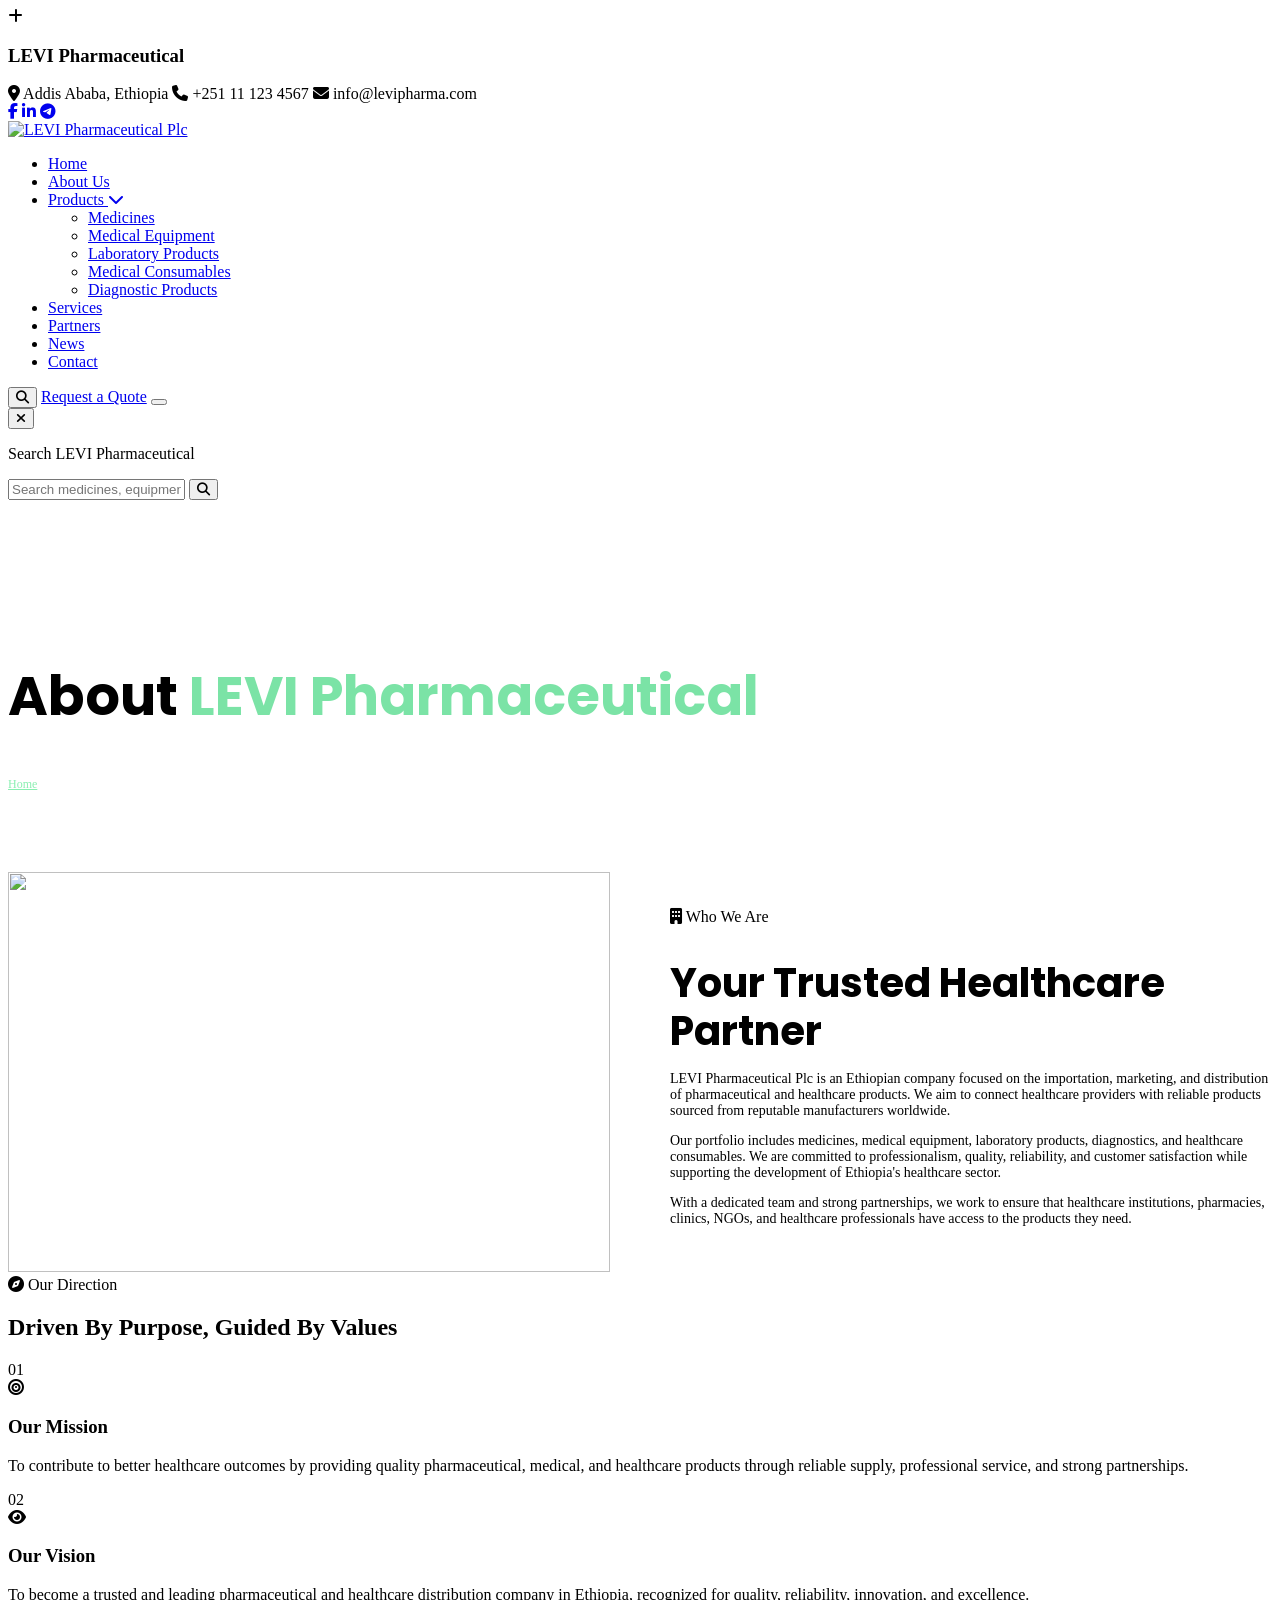
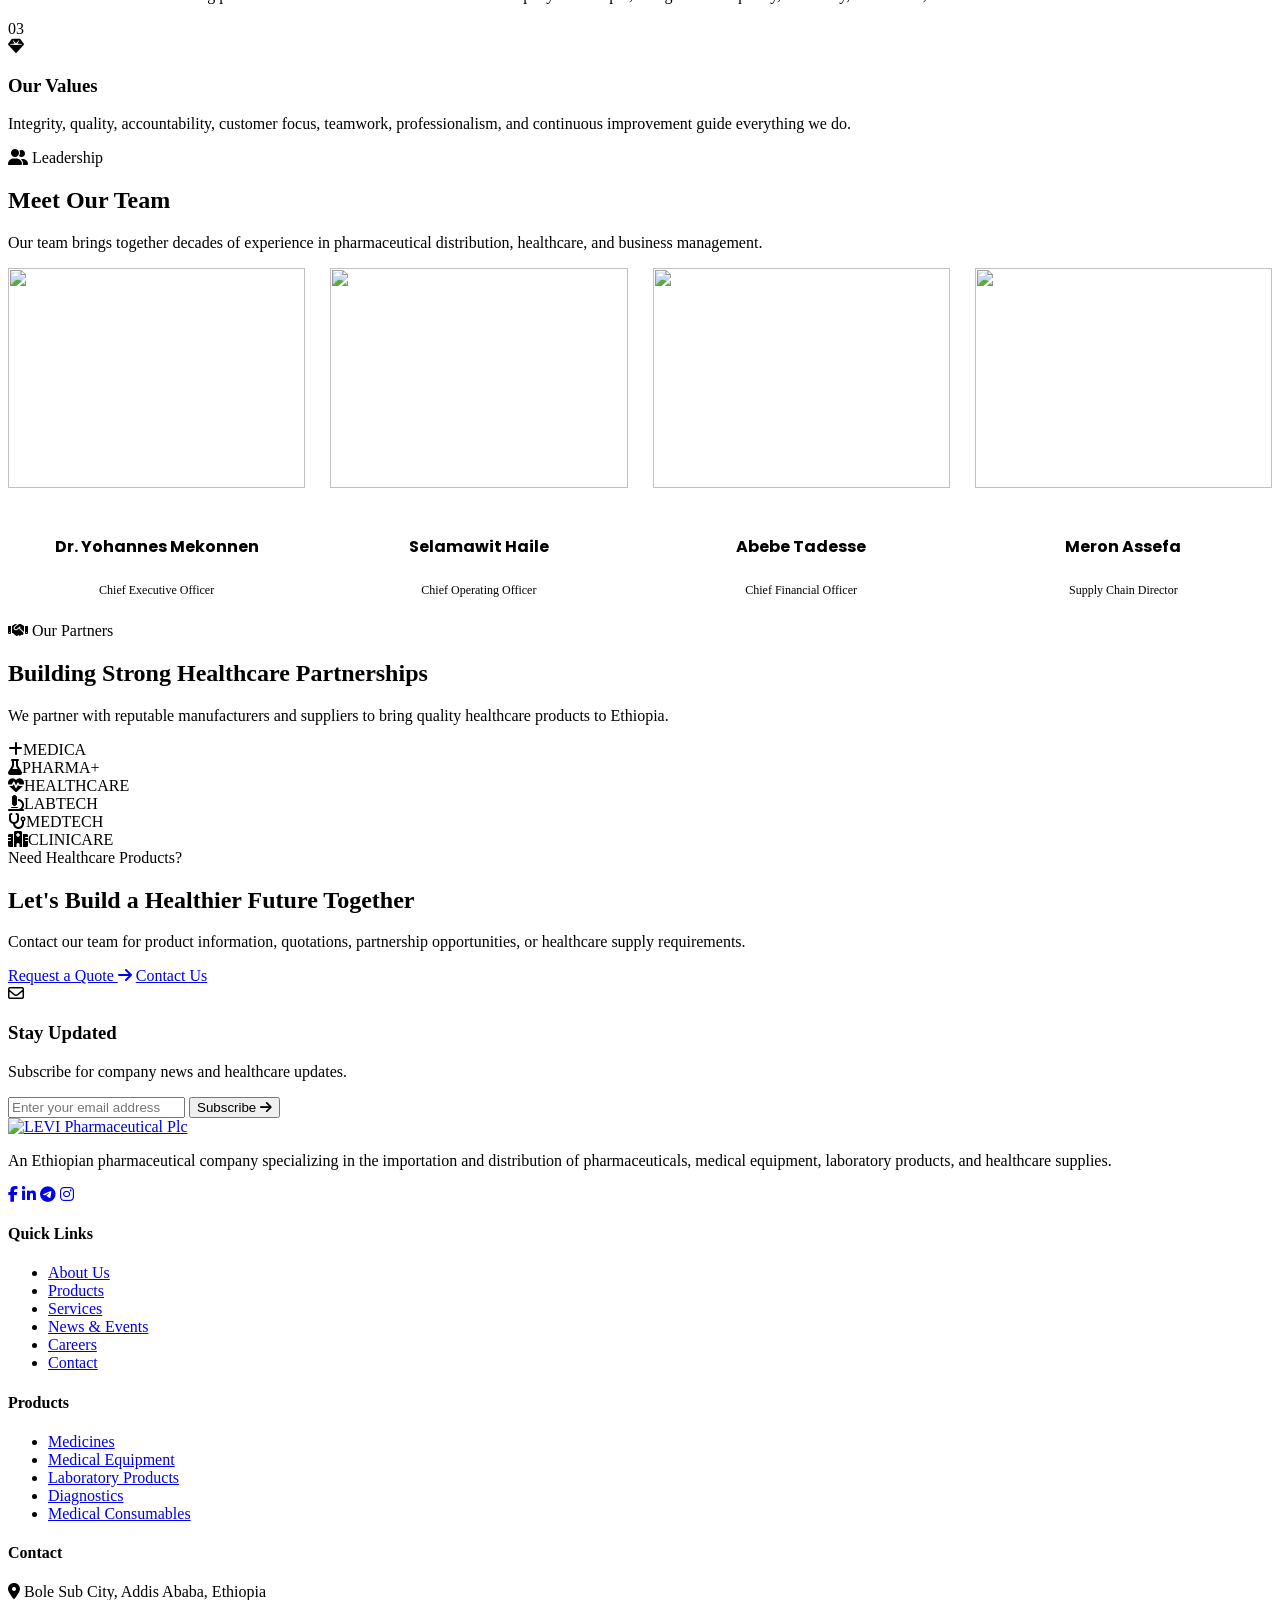
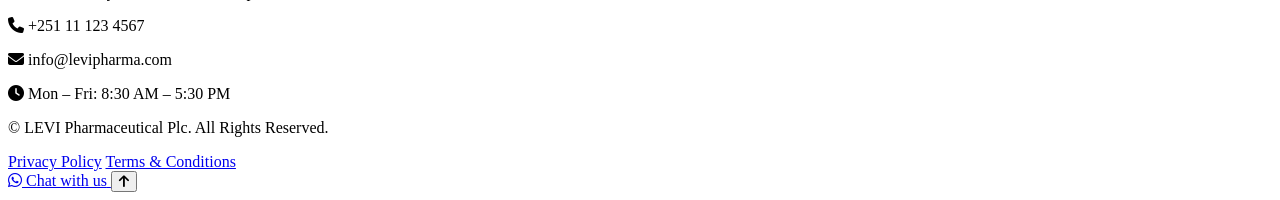
==== about.html @ 54a48779 "Add files via upload" ====
<!DOCTYPE html>

<html lang="en">
<head>
<link href="assets/images/favicon.png" rel="icon" sizes="192x192" type="image/png"/><link as="image" href="assets/images/LEVI-logo-launch.png" rel="preload"/><meta charset="utf-8"/>
<meta content="width=device-width, initial-scale=1.0" name="viewport"/>
<meta content="Learn about LEVI Pharmaceutical Plc, an Ethiopian importer and distributor of pharmaceuticals, medical equipment and healthcare products." name="description"/>
<meta content="LEVI Pharmaceutical, pharmaceuticals Ethiopia, medical equipment Ethiopia, medicine importer Ethiopia" name="keywords"/>
<meta content="LEVI Pharmaceutical Plc" name="author"/>
<title>LEVI Pharmaceutical Plc | About Us</title>
<!-- Google Font -->
<link href="https://fonts.googleapis.com" rel="preconnect"/>
<link crossorigin="" href="https://fonts.gstatic.com" rel="preconnect"/>
<link href="https://fonts.googleapis.com/css2?family=Inter:wght@400;500;600;700;800&amp;family=Poppins:wght@400;500;600;700;800&amp;display=swap" rel="stylesheet"/>
<!-- Font Awesome -->
<link href="https://cdnjs.cloudflare.com/ajax/libs/font-awesome/6.5.2/css/all.min.css" rel="stylesheet"/>
<!-- Main CSS -->
<link href="assets/css/style.css" rel="stylesheet"/>
<style>
        /* ---------- additional page-specific tweaks ---------- */
        .page-hero {
            position: relative;
            padding: 120px 0 80px;
            background: linear-gradient(110deg, var(--primary-dark), var(--primary));
            color: var(--white);
            overflow: hidden;
        }
        .page-hero .container {
            position: relative;
            z-index: 2;
        }
        .page-hero h1 {
            font-family: "Poppins", sans-serif;
            font-size: clamp(36px, 4.5vw, 54px);
            line-height: 1.15;
            margin-bottom: 12px;
        }
        .page-hero h1 span {
            color: #7be3a6;
        }
        .page-hero p {
            max-width: 600px;
            color: rgba(255, 255, 255, 0.78);
            font-size: 15px;
        }
        .page-hero .breadcrumb {
            display: flex;
            gap: 8px;
            font-size: 12px;
            color: rgba(255, 255, 255, 0.55);
            margin-top: 18px;
        }
        .page-hero .breadcrumb a {
            color: #8aefb1;
        }
        .page-hero .breadcrumb a:hover {
            text-decoration: underline;
        }

        .about-grid-2 {
            display: grid;
            grid-template-columns: 1fr 1fr;
            gap: 60px;
            align-items: center;
        }
        .about-grid-2 .about-image img {
            width: 100%;
            border-radius: var(--radius);
            box-shadow: var(--shadow-lg);
            height: 400px;
            object-fit: cover;
        }

        .team-grid {
            display: grid;
            grid-template-columns: repeat(4, 1fr);
            gap: 25px;
        }
        .team-card {
            background: var(--white);
            border-radius: var(--radius);
            overflow: hidden;
            box-shadow: var(--shadow-sm);
            transition: var(--transition);
            text-align: center;
        }
        .team-card:hover {
            transform: translateY(-6px);
            box-shadow: var(--shadow);
        }
        .team-card img {
            width: 100%;
            height: 220px;
            object-fit: cover;
        }
        .team-card .team-info {
            padding: 20px 16px 24px;
        }
        .team-card .team-info h4 {
            color: var(--dark);
            font-family: "Poppins", sans-serif;
            font-size: 16px;
        }
        .team-card .team-info span {
            font-size: 12px;
            color: var(--muted);
        }

        .services-grid {
            display: grid;
            grid-template-columns: repeat(3, 1fr);
            gap: 25px;
        }
        .service-card {
            background: var(--white);
            padding: 35px 28px;
            border-radius: var(--radius);
            box-shadow: var(--shadow-sm);
            transition: var(--transition);
            border-bottom: 4px solid transparent;
        }
        .service-card:hover {
            transform: translateY(-6px);
            box-shadow: var(--shadow);
            border-bottom-color: var(--secondary);
        }
        .service-card .service-icon {
            width: 56px;
            height: 56px;
            display: grid;
            place-items: center;
            background: var(--primary-light);
            color: var(--primary);
            border-radius: 12px;
            font-size: 24px;
            margin-bottom: 18px;
        }
        .service-card h3 {
            color: var(--dark);
            font-family: "Poppins", sans-serif;
            font-size: 18px;
            margin-bottom: 8px;
        }
        .service-card p {
            font-size: 12px;
            color: var(--text);
        }

        .news-grid-2 {
            display: grid;
            grid-template-columns: 1fr 1fr;
            gap: 30px;
        }
        .news-featured {
            background: var(--white);
            border-radius: var(--radius);
            overflow: hidden;
            box-shadow: var(--shadow-sm);
        }
        .news-featured img {
            width: 100%;
            height: 280px;
            object-fit: cover;
        }
        .news-featured .news-body {
            padding: 28px;
        }
        .news-featured .news-body .meta {
            font-size: 11px;
            color: var(--muted);
            margin-bottom: 6px;
        }
        .news-featured .news-body h3 {
            color: var(--dark);
            font-family: "Poppins", sans-serif;
            font-size: 20px;
            margin-bottom: 8px;
        }
        .news-featured .news-body p {
            font-size: 13px;
        }

        .contact-form-box {
            background: var(--white);
            padding: 40px;
            border-radius: var(--radius);
            box-shadow: var(--shadow);
        }
        .contact-form-box .form-group {
            margin-bottom: 18px;
        }
        .contact-form-box label {
            display: block;
            font-size: 12px;
            font-weight: 700;
            color: var(--dark);
            margin-bottom: 4px;
        }
        .contact-form-box input,
        .contact-form-box textarea,
        .contact-form-box select {
            width: 100%;
            padding: 12px 14px;
            border: 1px solid var(--border);
            border-radius: 7px;
            font-size: 13px;
            transition: var(--transition);
            outline: 0;
        }
        .contact-form-box input:focus,
        .contact-form-box textarea:focus,
        .contact-form-box select:focus {
            border-color: var(--primary);
            box-shadow: 0 0 0 3px rgba(7, 89, 133, 0.12);
        }
        .contact-form-box textarea {
            min-height: 140px;
            resize: vertical;
        }
        .contact-form-box .btn {
            width: 100%;
        }

        .careers-list .job-item {
            background: var(--white);
            padding: 22px 28px;
            border-radius: var(--radius);
            box-shadow: var(--shadow-sm);
            display: flex;
            justify-content: space-between;
            align-items: center;
            flex-wrap: wrap;
            gap: 15px;
            transition: var(--transition);
            margin-bottom: 16px;
        }
        .careers-list .job-item:hover {
            box-shadow: var(--shadow);
            transform: translateX(4px);
        }
        .careers-list .job-item h4 {
            color: var(--dark);
            font-family: "Poppins", sans-serif;
            font-size: 17px;
        }
        .careers-list .job-item .job-meta {
            font-size: 12px;
            color: var(--muted);
        }
        .careers-list .job-item .btn-small {
            background: var(--primary);
            color: var(--white);
            padding: 8px 18px;
            border-radius: 6px;
            font-size: 12px;
            font-weight: 700;
            transition: var(--transition);
        }
        .careers-list .job-item .btn-small:hover {
            background: var(--secondary);
        }

        @media (max-width: 1024px) {
            .team-grid {
                grid-template-columns: repeat(2, 1fr);
            }
            .services-grid {
                grid-template-columns: repeat(2, 1fr);
            }
        }
        @media (max-width: 768px) {
            .about-grid-2 {
                grid-template-columns: 1fr;
                gap: 30px;
            }
            .team-grid {
                grid-template-columns: 1fr 1fr;
            }
            .services-grid {
                grid-template-columns: 1fr;
            }
            .news-grid-2 {
                grid-template-columns: 1fr;
            }
            .contact-form-box {
                padding: 24px;
            }
            .page-hero {
                padding: 100px 0 60px;
            }
        }
        @media (max-width: 480px) {
            .team-grid {
                grid-template-columns: 1fr;
            }
            .careers-list .job-item {
                flex-direction: column;
                align-items: flex-start;
            }
        }
    </style>
</head>
<body>
<!-- =========================================================
    PRELOADER
    ========================================================= -->
<div id="preloader">
<div class="loader">
<div class="loader-icon"><i class="fa-solid fa-plus"></i></div>
<h3>LEVI Pharmaceutical</h3>
<div class="loader-line"></div>
</div>
</div>
<!-- =========================================================
    TOP BAR
    ========================================================= -->
<div class="top-bar">
<div class="container top-bar-container">
<div class="top-left">
<span><i class="fa-solid fa-location-dot"></i> Addis Ababa, Ethiopia</span>
<span><i class="fa-solid fa-phone"></i> +251 11 123 4567</span>
<span><i class="fa-solid fa-envelope"></i> info@levipharma.com</span>
</div>
<div class="top-right">
<a aria-label="Facebook" href="https://www.facebook.com/" rel="noopener" target="_blank"><i class="fa-brands fa-facebook-f"></i></a>
<a aria-label="LinkedIn" href="https://www.linkedin.com/" rel="noopener" target="_blank"><i class="fa-brands fa-linkedin-in"></i></a>
<a aria-label="Telegram" href="https://t.me/" rel="noopener" target="_blank"><i class="fa-brands fa-telegram"></i></a>
</div>
</div>
</div>
<!-- =========================================================
    HEADER
    ========================================================= -->
<header class="main-header" id="mainHeader">
<div class="container nav-container">
<a class="logo" href="index.html">
<img alt="LEVI Pharmaceutical Plc" class="logo-img" src="assets/images/LEVI-logo-launch.png"/>
</a>
<nav class="main-nav" id="mainNav">
<ul>
<li><a href="index.html">Home</a></li>
<li><a class="active" href="about.html">About Us</a></li>
<li class="dropdown">
<a href="products.html">Products <i class="fa-solid fa-chevron-down"></i></a>
<ul class="dropdown-menu">
<li><a href="products.html#medicines">Medicines</a></li>
<li><a href="products.html#medical-equipment">Medical Equipment</a></li>
<li><a href="products.html#laboratory">Laboratory Products</a></li>
<li><a href="products.html#consumables">Medical Consumables</a></li>
<li><a href="products.html#diagnostics">Diagnostic Products</a></li>
</ul>
</li>
<li><a href="services.html">Services</a></li>
<li><a href="about.html#partners">Partners</a></li>
<li><a href="news.html">News</a></li>
<li><a href="contact.html">Contact</a></li>
</ul>
</nav>
<div class="nav-actions">
<button aria-label="Search" class="search-btn" id="searchBtn"><i class="fa-solid fa-magnifying-glass"></i></button>
<a class="nav-quote-btn" href="contact.html#quote">Request a Quote</a>
<button aria-label="Open menu" class="mobile-menu-btn" id="mobileMenuBtn">
<span></span><span></span><span></span>
</button>
</div>
</div>
</header>
<!-- =========================================================
    SEARCH OVERLAY
    ========================================================= -->
<div class="search-overlay" id="searchOverlay">
<button class="search-close" id="searchClose"><i class="fa-solid fa-xmark"></i></button>
<div class="search-container">
<p>Search LEVI Pharmaceutical</p>
<div class="search-box">
<input id="searchInput" placeholder="Search medicines, equipment, services..." type="text"/>
<button><i class="fa-solid fa-magnifying-glass"></i></button>
</div>
</div>
</div>
<!-- =========================================================
    PAGE HERO
    ========================================================= -->
<section class="page-hero">
<div class="container">
<h1>About <span>LEVI Pharmaceutical</span></h1>
<p>Learn about our mission, values, and commitment to improving healthcare in Ethiopia.</p>
<div class="breadcrumb">
<a href="index.html">Home</a> <i class="fa-solid fa-chevron-right" style="font-size:8px;"></i>
<span>About Us</span>
</div>
</div>
</section>
<!-- =========================================================
    ABOUT INTRO
    ========================================================= -->
<section class="section-padding">
<div class="container">
<div class="about-grid-2">
<div class="about-image reveal">
<img decoding="async" loading="lazy" src="https://images.unsplash.com/photo-1585435557343-3b092031a831?auto=format&amp;fit=crop&amp;w=1000&amp;q=80"/>
</div>
<div class="reveal">
<span class="section-tag"><i class="fa-solid fa-building"></i> Who We Are</span>
<h2 style="font-family:'Poppins',sans-serif;color:var(--dark);font-size:clamp(28px,3.5vw,40px);line-height:1.2;margin-bottom:16px;">Your Trusted <span style="color:var(--primary);">Healthcare Partner</span></h2>
<p style="font-size:14px;margin-bottom:14px;">LEVI Pharmaceutical Plc is an Ethiopian company focused on the importation, marketing, and distribution of pharmaceutical and healthcare products. We aim to connect healthcare providers with reliable products sourced from reputable manufacturers worldwide.</p>
<p style="font-size:14px;margin-bottom:14px;">Our portfolio includes medicines, medical equipment, laboratory products, diagnostics, and healthcare consumables. We are committed to professionalism, quality, reliability, and customer satisfaction while supporting the development of Ethiopia's healthcare sector.</p>
<p style="font-size:14px;">With a dedicated team and strong partnerships, we work to ensure that healthcare institutions, pharmacies, clinics, NGOs, and healthcare professionals have access to the products they need.</p>
</div>
</div>
</div>
</section>
<!-- =========================================================
    MISSION / VISION (reused from home but more detailed)
    ========================================================= -->
<section class="section-padding" style="background:var(--light);">
<div class="container">
<div class="section-heading centered reveal">
<span class="section-tag"><i class="fa-solid fa-compass"></i> Our Direction</span>
<h2>Driven By Purpose, <span>Guided By Values</span></h2>
</div>
<div class="mission-grid">
<div class="mission-card reveal">
<div class="mission-number">01</div>
<div class="mission-icon"><i class="fa-solid fa-bullseye"></i></div>
<h3>Our Mission</h3>
<p>To contribute to better healthcare outcomes by providing quality pharmaceutical, medical, and healthcare products through reliable supply, professional service, and strong partnerships.</p>
</div>
<div class="mission-card featured reveal">
<div class="mission-number">02</div>
<div class="mission-icon"><i class="fa-solid fa-eye"></i></div>
<h3>Our Vision</h3>
<p>To become a trusted and leading pharmaceutical and healthcare distribution company in Ethiopia, recognized for quality, reliability, innovation, and excellence.</p>
</div>
<div class="mission-card reveal">
<div class="mission-number">03</div>
<div class="mission-icon"><i class="fa-solid fa-gem"></i></div>
<h3>Our Values</h3>
<p>Integrity, quality, accountability, customer focus, teamwork, professionalism, and continuous improvement guide everything we do.</p>
</div>
</div>
</div>
</section>
<!-- =========================================================
    TEAM
    ========================================================= -->
<section class="section-padding">
<div class="container">
<div class="section-heading centered reveal">
<span class="section-tag"><i class="fa-solid fa-user-group"></i> Leadership</span>
<h2>Meet Our <span>Team</span></h2>
<p>Our team brings together decades of experience in pharmaceutical distribution, healthcare, and business management.</p>
</div>
<div class="team-grid">
<div class="team-card reveal">
<img decoding="async" loading="lazy" src="https://images.unsplash.com/photo-1507003211169-0a1dd7228f2d?auto=format&amp;fit=crop&amp;w=400&amp;q=80"/>
<div class="team-info">
<h4>Dr. Yohannes Mekonnen</h4>
<span>Chief Executive Officer</span>
</div>
</div>
<div class="team-card reveal">
<img decoding="async" loading="lazy" src="https://images.unsplash.com/photo-1573496359142-b8d87734a5a2?auto=format&amp;fit=crop&amp;w=400&amp;q=80"/>
<div class="team-info">
<h4>Selamawit Haile</h4>
<span>Chief Operating Officer</span>
</div>
</div>
<div class="team-card reveal">
<img decoding="async" loading="lazy" src="https://images.unsplash.com/photo-1472099645785-5658abf4ff4e?auto=format&amp;fit=crop&amp;w=400&amp;q=80"/>
<div class="team-info">
<h4>Abebe Tadesse</h4>
<span>Chief Financial Officer</span>
</div>
</div>
<div class="team-card reveal">
<img decoding="async" loading="lazy" src="https://images.unsplash.com/photo-1580489944761-15a19d654956?auto=format&amp;fit=crop&amp;w=400&amp;q=80"/>
<div class="team-info">
<h4>Meron Assefa</h4>
<span>Supply Chain Director</span>
</div>
</div>
</div>
</div>
</section>
<!-- =========================================================
    PARTNERS
    ========================================================= -->
<section class="section-padding" id="partners" style="background:var(--light);">
<div class="container">
<div class="section-heading centered reveal">
<span class="section-tag"><i class="fa-solid fa-handshake"></i> Our Partners</span>
<h2>Building Strong <span>Healthcare Partnerships</span></h2>
<p>We partner with reputable manufacturers and suppliers to bring quality healthcare products to Ethiopia.</p>
</div>
<div class="partners-grid reveal">
<div class="partner-logo"><i class="fa-solid fa-plus"></i><span>MEDICA</span></div>
<div class="partner-logo"><i class="fa-solid fa-flask"></i><span>PHARMA+</span></div>
<div class="partner-logo"><i class="fa-solid fa-heart-pulse"></i><span>HEALTHCARE</span></div>
<div class="partner-logo"><i class="fa-solid fa-microscope"></i><span>LABTECH</span></div>
<div class="partner-logo"><i class="fa-solid fa-stethoscope"></i><span>MEDTECH</span></div>
<div class="partner-logo"><i class="fa-solid fa-hospital"></i><span>CLINICARE</span></div>
</div>
</div>
</section>
<!-- =========================================================
    CALL TO ACTION
    ========================================================= -->
<section class="cta-section">
<div class="cta-background"></div>
<div class="container cta-container reveal">
<div class="cta-content">
<span class="cta-tag">Need Healthcare Products?</span>
<h2>Let's Build a Healthier <span>Future Together</span></h2>
<p>Contact our team for product information, quotations, partnership opportunities, or healthcare supply requirements.</p>
</div>
<div class="cta-buttons">
<a class="btn btn-white" href="contact.html#quote">Request a Quote <i class="fa-solid fa-arrow-right"></i></a>
<a class="btn btn-transparent" href="contact.html">Contact Us</a>
</div>
</div>
</section>
<!-- =========================================================
    NEWSLETTER
    ========================================================= -->
<section class="newsletter-section">
<div class="container newsletter-container">
<div class="newsletter-content">
<div class="newsletter-icon"><i class="fa-regular fa-envelope"></i></div>
<div>
<h3>Stay Updated</h3>
<p>Subscribe for company news and healthcare updates.</p>
</div>
</div>
<form class="newsletter-form" id="newsletterForm">
<input placeholder="Enter your email address" required="" type="email"/>
<button type="submit">Subscribe <i class="fa-solid fa-arrow-right"></i></button>
</form>
</div>
</section>
<!-- =========================================================
    FOOTER
    ========================================================= -->
<footer class="footer">
<div class="container">
<div class="footer-grid">
<div class="footer-company">
<a class="footer-logo" href="index.html">
<img alt="LEVI Pharmaceutical Plc" class="footer-logo-img" src="assets/images/LEVI-logo-launch.png">
</img></a>
<p>An Ethiopian pharmaceutical company specializing in the importation and distribution of pharmaceuticals, medical equipment, laboratory products, and healthcare supplies.</p>
<div class="footer-social">
<a aria-label="Facebook" href="https://www.facebook.com/" rel="noopener" target="_blank"><i class="fa-brands fa-facebook-f"></i></a>
<a aria-label="LinkedIn" href="https://www.linkedin.com/" rel="noopener" target="_blank"><i class="fa-brands fa-linkedin-in"></i></a>
<a aria-label="Telegram" href="https://t.me/" rel="noopener" target="_blank"><i class="fa-brands fa-telegram"></i></a>
<a aria-label="Instagram" href="https://www.instagram.com/" rel="noopener" target="_blank"><i class="fa-brands fa-instagram"></i></a>
</div>
</div>
<div class="footer-column">
<h4>Quick Links</h4>
<ul>
<li><a href="about.html">About Us</a></li>
<li><a href="products.html">Products</a></li>
<li><a href="services.html">Services</a></li>
<li><a href="news.html">News &amp; Events</a></li>
<li><a href="careers.html">Careers</a></li>
<li><a href="contact.html">Contact</a></li>
</ul>
</div>
<div class="footer-column">
<h4>Products</h4>
<ul>
<li><a href="products.html#medicines">Medicines</a></li>
<li><a href="products.html#medical-equipment">Medical Equipment</a></li>
<li><a href="products.html#laboratory">Laboratory Products</a></li>
<li><a href="products.html#diagnostics">Diagnostics</a></li>
<li><a href="products.html#consumables">Medical Consumables</a></li>
</ul>
</div>
<div class="footer-column footer-contact">
<h4>Contact</h4>
<p><i class="fa-solid fa-location-dot"></i> Bole Sub City, Addis Ababa, Ethiopia</p>
<p><i class="fa-solid fa-phone"></i> +251 11 123 4567</p>
<p><i class="fa-solid fa-envelope"></i> info@levipharma.com</p>
<p><i class="fa-solid fa-clock"></i> Mon – Fri: 8:30 AM – 5:30 PM</p>
</div>
</div>
<div class="footer-bottom">
<p>© <span id="currentYear"></span> LEVI Pharmaceutical Plc. All Rights Reserved.</p>
<div>
<a href="contact.html#privacy-note">Privacy Policy</a>
<a href="contact.html#terms-note">Terms &amp; Conditions</a>
</div>
</div>
</div>
</footer>
<!-- =========================================================
    FLOATING WHATSAPP
    ========================================================= -->
<a aria-label="Chat on WhatsApp" class="whatsapp-btn" href="https://wa.me/251911234567" rel="noopener" target="_blank">
<i class="fa-brands fa-whatsapp"></i>
<span>Chat with us</span>
</a>
<!-- =========================================================
    BACK TO TOP
    ========================================================= -->
<button aria-label="Back to top" class="back-to-top" id="backToTop">
<i class="fa-solid fa-arrow-up"></i>
</button>
<!-- =========================================================
    JAVASCRIPT
    ========================================================= -->
<script src="assets/js/main.js"></script>
</body>
</html>
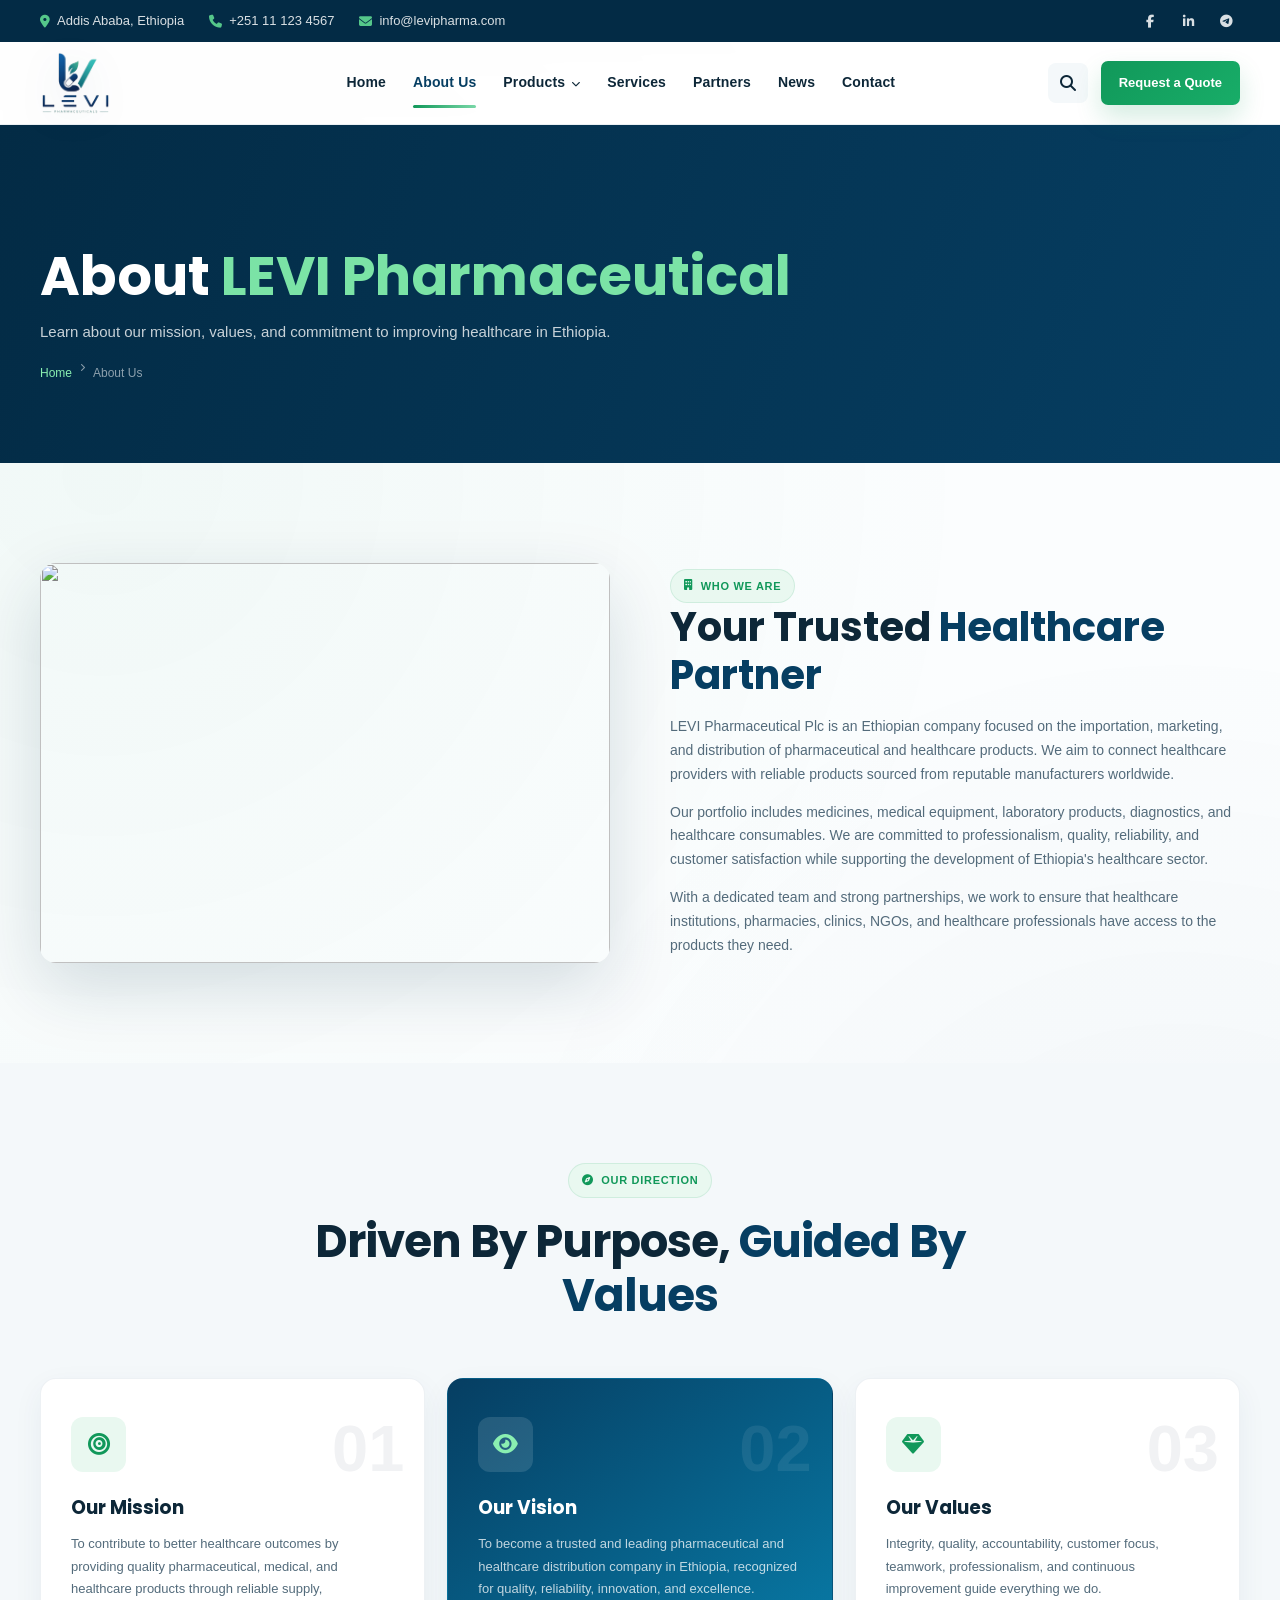
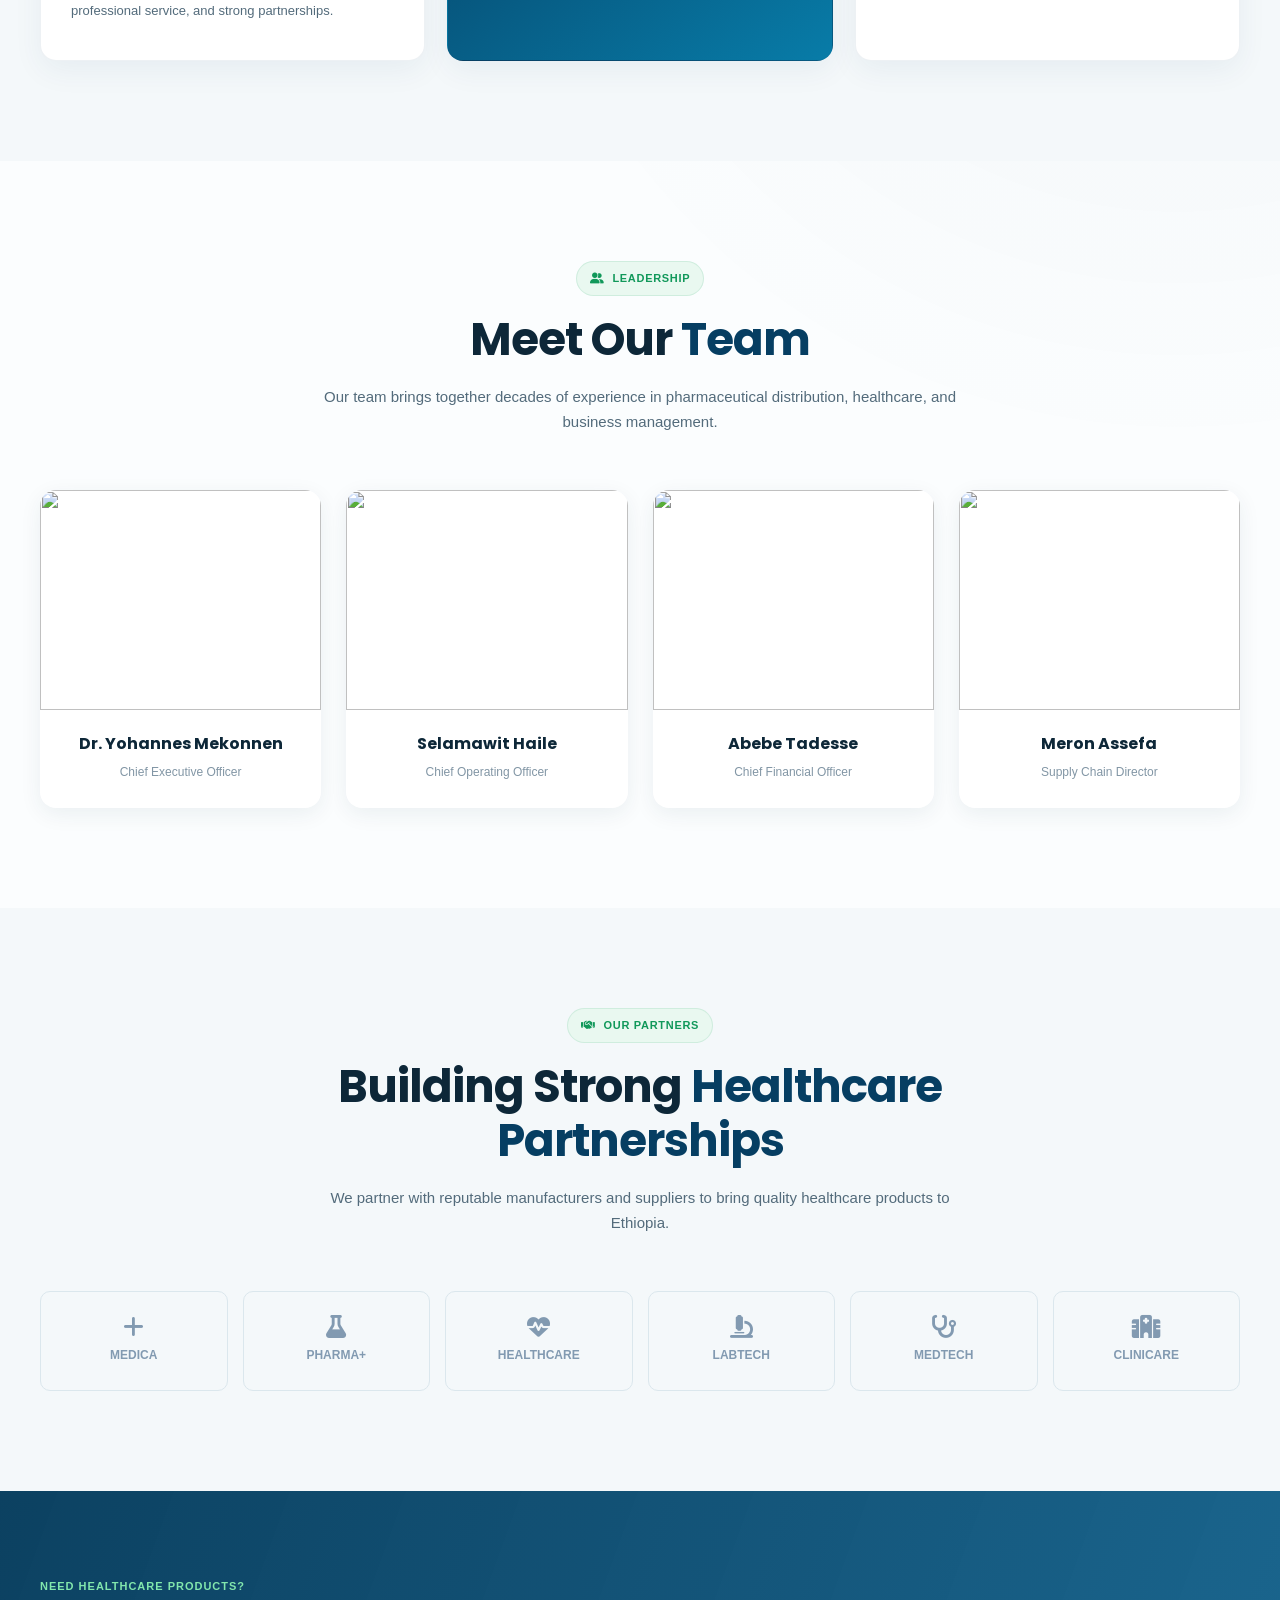
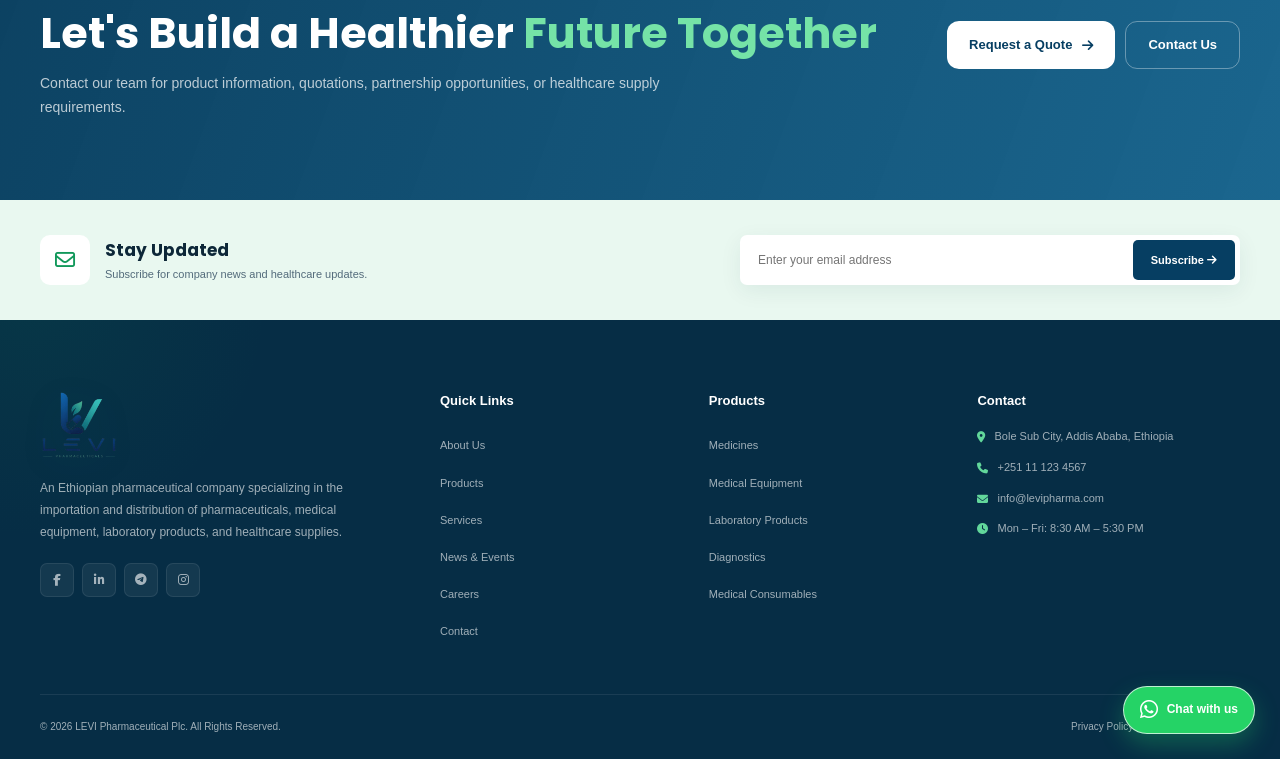
==== commit 9b403641: "Update paths for favicon and logo removing asset folder" ====
--- a/about.html
+++ b/about.html
@@ -2,7 +2,7 @@
 
 <html lang="en">
 <head>
-<link href="assets/images/favicon.png" rel="icon" sizes="192x192" type="image/png"/><link as="image" href="assets/images/LEVI-logo-launch.png" rel="preload"/><meta charset="utf-8"/>
+<link href="images/favicon.png" rel="icon" sizes="192x192" type="image/png"/><link as="image" href="assets/images/LEVI-logo-launch.png" rel="preload"/><meta charset="utf-8"/>
 <meta content="width=device-width, initial-scale=1.0" name="viewport"/>
 <meta content="Learn about LEVI Pharmaceutical Plc, an Ethiopian importer and distributor of pharmaceuticals, medical equipment and healthcare products." name="description"/>
 <meta content="LEVI Pharmaceutical, pharmaceuticals Ethiopia, medical equipment Ethiopia, medicine importer Ethiopia" name="keywords"/>
@@ -15,7 +15,7 @@
 <!-- Font Awesome -->
 <link href="https://cdnjs.cloudflare.com/ajax/libs/font-awesome/6.5.2/css/all.min.css" rel="stylesheet"/>
 <!-- Main CSS -->
-<link href="assets/css/style.css" rel="stylesheet"/>
+<link href="css/style.css" rel="stylesheet"/>
 <style>
         /* ---------- additional page-specific tweaks ---------- */
         .page-hero {
@@ -334,7 +334,7 @@
 <header class="main-header" id="mainHeader">
 <div class="container nav-container">
 <a class="logo" href="index.html">
-<img alt="LEVI Pharmaceutical Plc" class="logo-img" src="assets/images/LEVI-logo-launch.png"/>
+<img alt="LEVI Pharmaceutical Plc" class="logo-img" src="images/LEVI-logo-launch.png"/>
 </a>
 <nav class="main-nav" id="mainNav">
 <ul>
@@ -546,7 +546,7 @@
 <div class="footer-grid">
 <div class="footer-company">
 <a class="footer-logo" href="index.html">
-<img alt="LEVI Pharmaceutical Plc" class="footer-logo-img" src="assets/images/LEVI-logo-launch.png">
+<img alt="LEVI Pharmaceutical Plc" class="footer-logo-img" src="images/LEVI-logo-launch.png">
 </img></a>
 <p>An Ethiopian pharmaceutical company specializing in the importation and distribution of pharmaceuticals, medical equipment, laboratory products, and healthcare supplies.</p>
 <div class="footer-social">
@@ -610,6 +610,6 @@
 <!-- =========================================================
     JAVASCRIPT
     ========================================================= -->
-<script src="assets/js/main.js"></script>
+<script src="js/main.js"></script>
 </body>
-</html>+</html>
--- a/css/style.css
+++ b/css/style.css
@@ -0,0 +1,3477 @@
+/* =========================================================
+   LEVI PHARMACEUTICAL PLC
+   MAIN STYLESHEET
+========================================================= */
+
+:root {
+
+    --primary: #075985;
+    --primary-dark: #043b5c;
+    --primary-light: #e7f5fb;
+
+    --secondary: #16a34a;
+    --secondary-dark: #087f38;
+    --secondary-light: #eaf8ef;
+
+    --accent: #f5b700;
+
+    --dark: #102a43;
+    --text: #486581;
+    --muted: #829ab1;
+
+    --white: #ffffff;
+    --light: #f7fafc;
+    --border: #d9e2ec;
+
+    --shadow-sm:
+        0 4px 15px rgba(16, 42, 67, .06);
+
+    --shadow:
+        0 10px 35px rgba(16, 42, 67, .10);
+
+    --shadow-lg:
+        0 20px 60px rgba(16, 42, 67, .15);
+
+    --radius: 12px;
+    --radius-lg: 20px;
+
+    --transition: all .3s ease;
+
+    --container: 1200px;
+}
+
+
+/* =========================================================
+   RESET
+========================================================= */
+
+* {
+    margin: 0;
+    padding: 0;
+    box-sizing: border-box;
+}
+
+
+html {
+    scroll-behavior: smooth;
+}
+
+
+body {
+    font-family: "Inter", sans-serif;
+    color: var(--text);
+    background: var(--white);
+    line-height: 1.7;
+    overflow-x: hidden;
+}
+
+
+img {
+    max-width: 100%;
+    display: block;
+}
+
+
+a {
+    text-decoration: none;
+    color: inherit;
+}
+
+
+button,
+input,
+textarea,
+select {
+    font: inherit;
+}
+
+
+button {
+    cursor: pointer;
+    border: 0;
+}
+
+
+ul {
+    list-style: none;
+}
+
+
+.container {
+    width: min(
+        calc(100% - 40px),
+        var(--container)
+    );
+
+    margin-inline: auto;
+}
+
+
+.section-padding {
+    padding: 100px 0;
+}
+
+
+/* =========================================================
+   PRELOADER
+========================================================= */
+
+#preloader {
+    position: fixed;
+    inset: 0;
+    z-index: 99999;
+    background: var(--white);
+    display: grid;
+    place-items: center;
+    transition: opacity .5s ease,
+                visibility .5s ease;
+}
+
+
+#preloader.loaded {
+    opacity: 0;
+    visibility: hidden;
+}
+
+
+.loader {
+    text-align: center;
+}
+
+
+.loader-icon {
+    width: 70px;
+    height: 70px;
+
+    margin: auto auto 15px;
+
+    display: grid;
+    place-items: center;
+
+    background: var(--primary);
+    color: var(--white);
+
+    border-radius: 18px;
+
+    font-size: 32px;
+
+    animation:
+        loaderPulse 1.2s infinite;
+}
+
+
+.loader h3 {
+    color: var(--primary);
+    font-size: 18px;
+}
+
+
+.loader-line {
+    width: 100px;
+    height: 3px;
+
+    background:
+        linear-gradient(
+            90deg,
+            var(--primary),
+            var(--secondary)
+        );
+
+    margin: 15px auto 0;
+
+    border-radius: 20px;
+}
+
+
+@keyframes loaderPulse {
+
+    0%,
+    100% {
+        transform: scale(1);
+    }
+
+    50% {
+        transform: scale(1.08);
+    }
+}
+
+
+/* =========================================================
+   TOP BAR
+========================================================= */
+
+.top-bar {
+    background: var(--primary-dark);
+    color: rgba(255,255,255,.85);
+    font-size: 13px;
+}
+
+
+.top-bar-container {
+    min-height: 42px;
+
+    display: flex;
+    align-items: center;
+    justify-content: space-between;
+
+    gap: 20px;
+}
+
+
+.top-left {
+    display: flex;
+    align-items: center;
+    gap: 25px;
+}
+
+
+.top-left span {
+    display: flex;
+    align-items: center;
+    gap: 7px;
+}
+
+
+.top-left i {
+    color: #55c78a;
+}
+
+
+.top-right {
+    display: flex;
+    gap: 10px;
+}
+
+
+.top-right a {
+    width: 28px;
+    height: 28px;
+
+    display: grid;
+    place-items: center;
+
+    border-radius: 50%;
+
+    transition: var(--transition);
+}
+
+
+.top-right a:hover {
+    background: rgba(255,255,255,.12);
+    color: var(--white);
+}
+
+
+/* =========================================================
+   HEADER
+========================================================= */
+
+.main-header {
+    position: sticky;
+    top: 0;
+    z-index: 1000;
+
+    background: rgba(255,255,255,.97);
+
+    border-bottom: 1px solid rgba(217,226,236,.7);
+
+    transition: var(--transition);
+}
+
+
+.main-header.scrolled {
+    box-shadow: var(--shadow-sm);
+}
+
+
+.nav-container {
+    height: 82px;
+
+    display: flex;
+    align-items: center;
+    justify-content: space-between;
+}
+
+
+/* LOGO */
+
+.logo {
+    display: flex;
+    align-items: center;
+    gap: 12px;
+
+    flex-shrink: 0;
+}
+
+
+.logo-img {
+    height: 60px;
+    width: auto;
+
+    display: block;
+
+    flex-shrink: 0;
+}
+
+
+.logo-icon {
+    width: 46px;
+    height: 46px;
+
+    display: grid;
+    place-items: center;
+
+    background:
+        linear-gradient(
+            135deg,
+            var(--primary),
+            #0b769f
+        );
+
+    color: var(--white);
+
+    border-radius: 10px;
+
+    font-size: 23px;
+
+    box-shadow:
+        0 8px 20px rgba(7,89,133,.2);
+}
+
+
+.logo-text {
+    display: flex;
+    flex-direction: column;
+}
+
+
+.logo-name {
+    color: var(--primary);
+
+    font-family: "Poppins", sans-serif;
+
+    font-size: 22px;
+    line-height: 1;
+
+    font-weight: 800;
+
+    letter-spacing: .5px;
+}
+
+
+.logo-subtitle {
+    color: var(--muted);
+
+    font-size: 8px;
+
+    font-weight: 700;
+
+    letter-spacing: 1.8px;
+
+    margin-top: 5px;
+}
+
+
+/* NAVIGATION */
+
+.main-nav > ul {
+    display: flex;
+    align-items: center;
+    gap: 27px;
+}
+
+
+.main-nav a {
+    position: relative;
+
+    display: flex;
+    align-items: center;
+    gap: 6px;
+
+    color: var(--dark);
+
+    font-size: 14px;
+    font-weight: 600;
+
+    padding: 30px 0;
+
+    transition: var(--transition);
+}
+
+
+.main-nav a:hover,
+.main-nav a.active {
+    color: var(--primary);
+}
+
+
+.main-nav a.active::after {
+    content: "";
+
+    position: absolute;
+
+    left: 0;
+    right: 0;
+    bottom: 17px;
+
+    height: 2px;
+
+    background: var(--secondary);
+
+    border-radius: 10px;
+}
+
+
+.main-nav .dropdown > a i {
+    font-size: 9px;
+}
+
+
+.dropdown {
+    position: relative;
+}
+
+
+.dropdown-menu {
+    position: absolute;
+
+    top: calc(100% - 5px);
+    left: -20px;
+
+    width: 230px;
+
+    background: var(--white);
+
+    border-radius: 10px;
+
+    padding: 10px;
+
+    box-shadow: var(--shadow-lg);
+
+    opacity: 0;
+    visibility: hidden;
+
+    transform:
+        translateY(10px);
+
+    transition: var(--transition);
+}
+
+
+.dropdown:hover .dropdown-menu {
+    opacity: 1;
+    visibility: visible;
+
+    transform:
+        translateY(0);
+}
+
+
+.dropdown-menu li a {
+    padding: 11px 12px;
+
+    border-radius: 6px;
+
+    font-size: 13px;
+}
+
+
+.dropdown-menu li a:hover {
+    background: var(--primary-light);
+}
+
+
+.dropdown-menu a.active::after {
+    display: none;
+}
+
+
+/* NAV ACTIONS */
+
+.nav-actions {
+    display: flex;
+    align-items: center;
+    gap: 13px;
+}
+
+
+.search-btn {
+    width: 40px;
+    height: 40px;
+
+    display: grid;
+    place-items: center;
+
+    color: var(--dark);
+
+    background: var(--light);
+
+    border-radius: 8px;
+
+    transition: var(--transition);
+}
+
+
+.search-btn:hover {
+    color: var(--primary);
+    background: var(--primary-light);
+}
+
+
+.nav-quote-btn {
+    background: var(--secondary);
+    color: var(--white);
+
+    padding: 11px 18px;
+
+    border-radius: 7px;
+
+    font-size: 13px;
+    font-weight: 700;
+
+    transition: var(--transition);
+}
+
+
+.nav-quote-btn:hover {
+    background: var(--secondary-dark);
+
+    transform:
+        translateY(-2px);
+}
+
+
+/* MOBILE MENU */
+
+.mobile-menu-btn {
+    display: none;
+
+    width: 42px;
+    height: 42px;
+
+    background: var(--light);
+
+    border-radius: 8px;
+
+    padding: 9px;
+}
+
+
+.mobile-menu-btn span {
+    display: block;
+
+    width: 100%;
+    height: 2px;
+
+    background: var(--dark);
+
+    margin: 5px 0;
+
+    transition: var(--transition);
+}
+
+
+/* =========================================================
+   SEARCH OVERLAY
+========================================================= */
+
+.search-overlay {
+    position: fixed;
+    inset: 0;
+
+    z-index: 9999;
+
+    background:
+        rgba(4,59,92,.97);
+
+    display: grid;
+    place-items: center;
+
+    opacity: 0;
+    visibility: hidden;
+
+    transition: var(--transition);
+}
+
+
+.search-overlay.open {
+    opacity: 1;
+    visibility: visible;
+}
+
+
+.search-close {
+    position: absolute;
+
+    top: 30px;
+    right: 40px;
+
+    width: 45px;
+    height: 45px;
+
+    border-radius: 50%;
+
+    background: rgba(255,255,255,.1);
+
+    color: var(--white);
+
+    font-size: 20px;
+}
+
+
+.search-container {
+    width: min(700px, 90%);
+    text-align: center;
+}
+
+
+.search-container p {
+    color: rgba(255,255,255,.7);
+    margin-bottom: 15px;
+}
+
+
+.search-box {
+    display: flex;
+
+    background: var(--white);
+
+    border-radius: 10px;
+
+    overflow: hidden;
+}
+
+
+.search-box input {
+    flex: 1;
+
+    border: 0;
+    outline: 0;
+
+    padding: 18px;
+
+    color: var(--dark);
+}
+
+
+.search-box button {
+    width: 60px;
+
+    background: var(--secondary);
+    color: var(--white);
+}
+
+
+/* =========================================================
+   HERO
+========================================================= */
+
+.hero {
+    position: relative;
+
+    height: min(720px, calc(100vh - 124px));
+
+    min-height: 620px;
+
+    overflow: hidden;
+}
+
+
+.hero-slider {
+    position: relative;
+    width: 100%;
+    height: 100%;
+}
+
+
+.hero-slide {
+    position: absolute;
+    inset: 0;
+
+    opacity: 0;
+    visibility: hidden;
+
+    transition:
+        opacity .8s ease;
+}
+
+
+.hero-slide.active {
+    opacity: 1;
+    visibility: visible;
+}
+
+
+.hero-background {
+    position: absolute;
+    inset: 0;
+
+    background-size: cover;
+    background-position: center;
+
+    transform: scale(1.04);
+
+    transition:
+        transform 7s ease;
+}
+
+
+.hero-slide.active
+.hero-background {
+    transform: scale(1);
+}
+
+
+.hero-bg-1 {
+    background-image:
+        linear-gradient(
+            90deg,
+            rgba(4,59,92,.92) 0%,
+            rgba(4,59,92,.72) 45%,
+            rgba(4,59,92,.15) 100%
+        ),
+        url(
+            "https://images.unsplash.com/photo-1585435557343-3b092031a831?auto=format&fit=crop&w=1800&q=85"
+        );
+}
+
+
+.hero-bg-2 {
+    background-image:
+        linear-gradient(
+            90deg,
+            rgba(4,59,92,.94) 0%,
+            rgba(4,59,92,.68) 50%,
+            rgba(4,59,92,.12) 100%
+        ),
+        url(
+            "https://images.unsplash.com/photo-1584982751601-97dcc096659c?auto=format&fit=crop&w=1800&q=85"
+        );
+}
+
+
+.hero-bg-3 {
+    background-image:
+        linear-gradient(
+            90deg,
+            rgba(4,59,92,.94) 0%,
+            rgba(4,59,92,.70) 48%,
+            rgba(4,59,92,.12) 100%
+        ),
+        url(
+            "https://images.unsplash.com/photo-1576091160399-112ba8d25d1d?auto=format&fit=crop&w=1800&q=85"
+        );
+}
+
+
+.hero-container {
+    height: 100%;
+
+    display: flex;
+    align-items: center;
+
+    position: relative;
+    z-index: 2;
+}
+
+
+.hero-content {
+    max-width: 720px;
+
+    color: var(--white);
+
+    padding-bottom: 30px;
+}
+
+
+.hero-tag,
+.section-tag {
+    display: inline-flex;
+
+    align-items: center;
+
+    gap: 8px;
+
+    color: var(--secondary);
+
+    background: var(--secondary-light);
+
+    padding: 7px 13px;
+
+    border-radius: 30px;
+
+    font-size: 11px;
+
+    font-weight: 800;
+
+    text-transform: uppercase;
+
+    letter-spacing: .7px;
+}
+
+
+.hero-tag {
+    color: #a7efc2;
+    background: rgba(22,163,74,.15);
+
+    border: 1px solid rgba(167,239,194,.25);
+
+    margin-bottom: 22px;
+}
+
+
+.hero-content h1 {
+    font-family: "Poppins", sans-serif;
+
+    font-size: clamp(42px, 5vw, 67px);
+
+    line-height: 1.1;
+
+    letter-spacing: -1.5px;
+
+    margin-bottom: 23px;
+}
+
+
+.hero-content h1 span {
+    display: block;
+
+    color: #7be3a6;
+}
+
+
+.hero-content > p {
+    max-width: 650px;
+
+    color: rgba(255,255,255,.84);
+
+    font-size: 16px;
+
+    line-height: 1.9;
+
+    margin-bottom: 30px;
+}
+
+
+.hero-buttons {
+    display: flex;
+    align-items: center;
+    gap: 12px;
+
+    flex-wrap: wrap;
+}
+
+
+.btn {
+    display: inline-flex;
+
+    align-items: center;
+    justify-content: center;
+
+    gap: 10px;
+
+    min-height: 48px;
+
+    padding: 12px 22px;
+
+    border-radius: 7px;
+
+    font-size: 13px;
+
+    font-weight: 700;
+
+    transition: var(--transition);
+}
+
+
+.btn-primary {
+    background: var(--secondary);
+    color: var(--white);
+
+    box-shadow:
+        0 10px 25px rgba(22,163,74,.22);
+}
+
+
+.btn-primary:hover {
+    background: var(--secondary-dark);
+
+    transform:
+        translateY(-3px);
+}
+
+
+.btn-outline {
+    border: 1px solid rgba(255,255,255,.45);
+
+    color: var(--white);
+
+    background: rgba(255,255,255,.06);
+}
+
+
+.btn-outline:hover {
+    background: var(--white);
+    color: var(--primary);
+
+    transform:
+        translateY(-3px);
+}
+
+
+.hero-trust {
+    display: flex;
+
+    align-items: center;
+
+    gap: 25px;
+
+    margin-top: 40px;
+
+    flex-wrap: wrap;
+}
+
+
+.trust-item {
+    display: flex;
+
+    align-items: center;
+
+    gap: 7px;
+
+    color: rgba(255,255,255,.75);
+
+    font-size: 12px;
+}
+
+
+.trust-item i {
+    color: #63d99b;
+}
+
+
+/* HERO CONTROLS */
+
+.hero-controls {
+    position: absolute;
+
+    z-index: 10;
+
+    right: 7%;
+    bottom: 40px;
+
+    display: flex;
+
+    align-items: center;
+
+    gap: 10px;
+}
+
+
+.hero-prev,
+.hero-next {
+    width: 42px;
+    height: 42px;
+
+    border-radius: 50%;
+
+    background: rgba(255,255,255,.1);
+
+    border: 1px solid rgba(255,255,255,.2);
+
+    color: var(--white);
+
+    transition: var(--transition);
+}
+
+
+.hero-prev:hover,
+.hero-next:hover {
+    background: var(--white);
+    color: var(--primary);
+}
+
+
+.hero-dots {
+    display: flex;
+    gap: 7px;
+}
+
+
+.hero-dots button {
+    width: 25px;
+    height: 3px;
+
+    border-radius: 10px;
+
+    background: rgba(255,255,255,.35);
+
+    transition: var(--transition);
+}
+
+
+.hero-dots button.active {
+    width: 45px;
+
+    background: #66d89b;
+}
+
+
+/* =========================================================
+   SECTION HEADINGS
+========================================================= */
+
+.section-heading {
+    display: flex;
+
+    justify-content: space-between;
+
+    align-items: flex-end;
+
+    gap: 30px;
+
+    margin-bottom: 55px;
+}
+
+
+.section-heading.centered {
+    display: block;
+
+    max-width: 760px;
+
+    margin-left: auto;
+    margin-right: auto;
+
+    text-align: center;
+}
+
+
+.section-heading .section-tag,
+.intro-content .section-tag,
+.why-content .section-tag,
+.contact-info .section-tag {
+    margin-bottom: 17px;
+}
+
+
+.section-heading h2,
+.intro-content h2,
+.why-content h2,
+.contact-info h2 {
+    font-family: "Poppins", sans-serif;
+
+    color: var(--dark);
+
+    font-size: clamp(31px, 4vw, 45px);
+
+    line-height: 1.2;
+
+    letter-spacing: -.8px;
+
+    margin-bottom: 17px;
+}
+
+
+.section-heading h2 span,
+.intro-content h2 span,
+.why-content h2 span,
+.contact-info h2 span {
+    color: var(--primary);
+}
+
+
+.section-heading p {
+    color: var(--text);
+
+    max-width: 680px;
+
+    margin: auto;
+
+    font-size: 15px;
+}
+
+
+/* =========================================================
+   INTRODUCTION
+========================================================= */
+
+.intro-section {
+    background: var(--white);
+}
+
+
+.intro-grid {
+    display: grid;
+
+    grid-template-columns:
+        minmax(0, .95fr)
+        minmax(0, 1.05fr);
+
+    gap: 80px;
+
+    align-items: center;
+}
+
+
+.image-wrapper {
+    position: relative;
+
+    padding: 15px;
+}
+
+
+.image-wrapper::before {
+    content: "";
+
+    position: absolute;
+
+    top: 0;
+    left: 0;
+
+    width: 70%;
+    height: 70%;
+
+    background: var(--primary-light);
+
+    border-radius: 20px;
+
+    z-index: 0;
+}
+
+
+.image-wrapper::after {
+    content: "";
+
+    position: absolute;
+
+    right: 0;
+    bottom: 0;
+
+    width: 45%;
+    height: 45%;
+
+    border: 3px solid var(--secondary);
+
+    border-radius: 15px;
+
+    z-index: 0;
+}
+
+
+.image-wrapper img {
+    position: relative;
+
+    z-index: 1;
+
+    width: 100%;
+
+    height: 500px;
+
+    object-fit: cover;
+
+    border-radius: 15px;
+
+    box-shadow: var(--shadow-lg);
+}
+
+
+.experience-card {
+    position: absolute;
+
+    z-index: 3;
+
+    left: -20px;
+    bottom: 45px;
+
+    background: var(--white);
+
+    padding: 17px 20px;
+
+    border-radius: 10px;
+
+    box-shadow: var(--shadow);
+
+    display: flex;
+
+    align-items: center;
+
+    gap: 12px;
+}
+
+
+.experience-icon {
+    width: 42px;
+    height: 42px;
+
+    display: grid;
+    place-items: center;
+
+    background: var(--secondary-light);
+
+    color: var(--secondary);
+
+    border-radius: 9px;
+}
+
+
+.experience-card strong,
+.experience-card span {
+    display: block;
+}
+
+
+.experience-card strong {
+    color: var(--dark);
+}
+
+
+.experience-card span {
+    color: var(--muted);
+
+    font-size: 11px;
+}
+
+
+.intro-content .lead {
+    color: var(--dark);
+
+    font-size: 17px;
+
+    font-weight: 500;
+
+    margin-bottom: 15px;
+}
+
+
+.intro-content > p {
+    margin-bottom: 15px;
+
+    font-size: 14px;
+}
+
+
+.intro-features {
+    display: grid;
+
+    grid-template-columns: 1fr 1fr;
+
+    gap: 12px;
+
+    margin: 25px 0;
+}
+
+
+.intro-features div {
+    display: flex;
+
+    align-items: center;
+
+    gap: 9px;
+
+    color: var(--dark);
+
+    font-size: 12px;
+
+    font-weight: 600;
+}
+
+
+.intro-features i {
+    color: var(--secondary);
+}
+
+
+.text-link {
+    display: inline-flex;
+
+    align-items: center;
+
+    gap: 8px;
+
+    color: var(--primary);
+
+    font-size: 13px;
+
+    font-weight: 800;
+
+    transition: var(--transition);
+}
+
+
+.text-link:hover {
+    gap: 13px;
+
+    color: var(--secondary);
+}
+
+
+/* =========================================================
+   STATS
+========================================================= */
+
+.stats-section {
+    background:
+        linear-gradient(
+            110deg,
+            var(--primary-dark),
+            var(--primary)
+        );
+
+    padding: 65px 0;
+
+    color: var(--white);
+}
+
+
+.stats-grid {
+    display: grid;
+
+    grid-template-columns:
+        repeat(4, 1fr);
+
+    gap: 20px;
+}
+
+
+.stat-item {
+    text-align: center;
+
+    padding: 10px 15px;
+
+    border-right:
+        1px solid rgba(255,255,255,.12);
+}
+
+
+.stat-item:last-child {
+    border-right: 0;
+}
+
+
+.stat-icon {
+    width: 45px;
+    height: 45px;
+
+    margin: auto auto 13px;
+
+    display: grid;
+    place-items: center;
+
+    color: #75e3a7;
+
+    background: rgba(255,255,255,.08);
+
+    border-radius: 10px;
+}
+
+
+.stat-number {
+    font-family: "Poppins", sans-serif;
+
+    font-size: 36px;
+
+    line-height: 1;
+
+    font-weight: 700;
+
+    margin-bottom: 8px;
+}
+
+
+.stat-item p {
+    color: rgba(255,255,255,.65);
+
+    font-size: 12px;
+}
+
+
+/* =========================================================
+   PRODUCTS
+========================================================= */
+
+.products-section {
+    background: var(--light);
+}
+
+
+.product-grid {
+    display: grid;
+
+    grid-template-columns:
+        repeat(4, 1fr);
+
+    gap: 22px;
+}
+
+
+.product-card {
+    background: var(--white);
+
+    border-radius: var(--radius);
+
+    overflow: hidden;
+
+    box-shadow: var(--shadow-sm);
+
+    transition: var(--transition);
+}
+
+
+.product-card:hover {
+    transform:
+        translateY(-7px);
+
+    box-shadow: var(--shadow);
+}
+
+
+.product-image {
+    height: 220px;
+
+    position: relative;
+
+    overflow: hidden;
+}
+
+
+.product-image img {
+    width: 100%;
+    height: 100%;
+
+    object-fit: cover;
+
+    transition:
+        transform .6s ease;
+}
+
+
+.product-card:hover
+.product-image img {
+    transform:
+        scale(1.07);
+}
+
+
+.product-badge {
+    position: absolute;
+
+    left: 15px;
+    top: 15px;
+
+    padding: 5px 10px;
+
+    background: var(--white);
+
+    color: var(--primary);
+
+    border-radius: 5px;
+
+    font-size: 10px;
+
+    font-weight: 800;
+}
+
+
+.product-content {
+    position: relative;
+
+    padding: 25px;
+}
+
+
+.product-icon {
+    position: absolute;
+
+    right: 20px;
+    top: -24px;
+
+    width: 48px;
+    height: 48px;
+
+    display: grid;
+    place-items: center;
+
+    color: var(--white);
+
+    background: var(--secondary);
+
+    border-radius: 10px;
+
+    box-shadow:
+        0 8px 20px rgba(22,163,74,.2);
+}
+
+
+.product-content h3 {
+    color: var(--dark);
+
+    font-family: "Poppins", sans-serif;
+
+    font-size: 19px;
+
+    margin-bottom: 9px;
+}
+
+
+.product-content p {
+    font-size: 12px;
+
+    color: var(--text);
+
+    margin-bottom: 17px;
+}
+
+
+.product-content > a {
+    color: var(--primary);
+
+    font-size: 11px;
+
+    font-weight: 800;
+
+    display: inline-flex;
+
+    gap: 7px;
+
+    align-items: center;
+}
+
+
+.product-content > a:hover {
+    color: var(--secondary);
+}
+
+
+.center-button {
+    text-align: center;
+
+    margin-top: 40px;
+}
+
+
+/* =========================================================
+   WHY CHOOSE US
+========================================================= */
+
+.why-section {
+    background: var(--white);
+}
+
+
+.why-grid {
+    display: grid;
+
+    grid-template-columns:
+        1fr 1fr;
+
+    gap: 90px;
+
+    align-items: center;
+}
+
+
+.why-content > p {
+    font-size: 14px;
+
+    max-width: 600px;
+
+    margin-bottom: 30px;
+}
+
+
+.why-list {
+    display: grid;
+
+    gap: 20px;
+}
+
+
+.why-item {
+    display: flex;
+
+    gap: 15px;
+
+    padding-bottom: 20px;
+
+    border-bottom:
+        1px solid var(--border);
+}
+
+
+.why-icon {
+    flex-shrink: 0;
+
+    width: 45px;
+    height: 45px;
+
+    display: grid;
+    place-items: center;
+
+    background: var(--primary-light);
+
+    color: var(--primary);
+
+    border-radius: 9px;
+}
+
+
+.why-item h3 {
+    color: var(--dark);
+
+    font-size: 14px;
+
+    margin-bottom: 4px;
+}
+
+
+.why-item p {
+    font-size: 12px;
+
+    line-height: 1.6;
+}
+
+
+.why-image {
+    position: relative;
+
+    padding: 15px;
+}
+
+
+.why-image::before {
+    content: "";
+
+    position: absolute;
+
+    inset: 0;
+
+    background: var(--secondary-light);
+
+    border-radius: 20px;
+
+    transform:
+        rotate(-3deg);
+
+    z-index: 0;
+}
+
+
+.why-image-main {
+    position: relative;
+
+    z-index: 1;
+
+    border-radius: 15px;
+
+    overflow: hidden;
+
+    box-shadow: var(--shadow-lg);
+}
+
+
+.why-image-main img {
+    width: 100%;
+
+    height: 530px;
+
+    object-fit: cover;
+}
+
+
+.why-floating-card {
+    position: absolute;
+
+    z-index: 3;
+
+    bottom: 35px;
+    left: -25px;
+
+    display: flex;
+
+    align-items: center;
+
+    gap: 12px;
+
+    padding: 15px 20px;
+
+    background: var(--white);
+
+    border-radius: 10px;
+
+    box-shadow: var(--shadow);
+}
+
+
+.why-floating-card > i {
+    width: 43px;
+    height: 43px;
+
+    display: grid;
+    place-items: center;
+
+    border-radius: 9px;
+
+    background: var(--secondary-light);
+
+    color: var(--secondary);
+
+    font-size: 20px;
+}
+
+
+.why-floating-card strong,
+.why-floating-card span {
+    display: block;
+}
+
+
+.why-floating-card strong {
+    color: var(--dark);
+}
+
+
+.why-floating-card span {
+    font-size: 11px;
+
+    color: var(--muted);
+}
+
+
+/* =========================================================
+   MISSION
+========================================================= */
+
+.mission-section {
+    background: var(--light);
+}
+
+
+.mission-grid {
+    display: grid;
+
+    grid-template-columns:
+        repeat(3, 1fr);
+
+    gap: 22px;
+}
+
+
+.mission-card {
+    position: relative;
+
+    background: var(--white);
+
+    padding: 38px 30px;
+
+    border-radius: var(--radius);
+
+    box-shadow: var(--shadow-sm);
+
+    overflow: hidden;
+
+    transition: var(--transition);
+}
+
+
+.mission-card:hover {
+    transform:
+        translateY(-5px);
+
+    box-shadow: var(--shadow);
+}
+
+
+.mission-card.featured {
+    background:
+        linear-gradient(
+            145deg,
+            var(--primary),
+            #087ca8
+        );
+
+    color: var(--white);
+}
+
+
+.mission-number {
+    position: absolute;
+
+    right: 20px;
+    top: 15px;
+
+    color: rgba(16,42,67,.06);
+
+    font-family: "Poppins", sans-serif;
+
+    font-size: 65px;
+
+    font-weight: 800;
+}
+
+
+.mission-card.featured
+.mission-number {
+    color: rgba(255,255,255,.08);
+}
+
+
+.mission-icon {
+    width: 55px;
+    height: 55px;
+
+    display: grid;
+    place-items: center;
+
+    margin-bottom: 20px;
+
+    background: var(--secondary-light);
+
+    color: var(--secondary);
+
+    border-radius: 12px;
+
+    font-size: 22px;
+}
+
+
+.mission-card.featured
+.mission-icon {
+    background: rgba(255,255,255,.12);
+
+    color: #8aefb1;
+}
+
+
+.mission-card h3 {
+    color: var(--dark);
+
+    font-family: "Poppins", sans-serif;
+
+    margin-bottom: 10px;
+}
+
+
+.mission-card.featured h3 {
+    color: var(--white);
+}
+
+
+.mission-card p {
+    font-size: 13px;
+}
+
+
+.mission-card.featured p {
+    color: rgba(255,255,255,.75);
+}
+
+
+/* =========================================================
+   PARTNERS
+========================================================= */
+
+.partners-section {
+    background: var(--white);
+}
+
+
+.partners-grid {
+    display: grid;
+
+    grid-template-columns:
+        repeat(6, 1fr);
+
+    gap: 15px;
+}
+
+
+.partner-logo {
+    min-height: 100px;
+
+    display: flex;
+
+    align-items: center;
+    justify-content: center;
+
+    flex-direction: column;
+
+    gap: 7px;
+
+    border: 1px solid var(--border);
+
+    border-radius: 10px;
+
+    color: #829ab1;
+
+    font-size: 12px;
+
+    font-weight: 800;
+
+    transition: var(--transition);
+}
+
+
+.partner-logo i {
+    font-size: 23px;
+}
+
+
+.partner-logo:hover {
+    color: var(--primary);
+
+    border-color: var(--primary);
+
+    transform:
+        translateY(-3px);
+
+    box-shadow: var(--shadow-sm);
+}
+
+
+/* =========================================================
+   CTA
+========================================================= */
+
+.cta-section {
+    position: relative;
+
+    overflow: hidden;
+
+    padding: 80px 0;
+
+    color: var(--white);
+}
+
+
+.cta-background {
+    position: absolute;
+    inset: 0;
+
+    background:
+        linear-gradient(
+            110deg,
+            rgba(4,59,92,.97),
+            rgba(7,89,133,.92)
+        ),
+        url(
+            "https://images.unsplash.com/photo-1576091160399-112ba8d25d1d?auto=format&fit=crop&w=1800&q=80"
+        );
+
+    background-size: cover;
+    background-position: center;
+}
+
+
+.cta-container {
+    position: relative;
+    z-index: 2;
+
+    display: flex;
+
+    align-items: center;
+
+    justify-content: space-between;
+
+    gap: 40px;
+}
+
+
+.cta-tag {
+    color: #82e7ad;
+
+    font-size: 11px;
+
+    font-weight: 800;
+
+    text-transform: uppercase;
+
+    letter-spacing: 1px;
+}
+
+
+.cta-content h2 {
+    font-family: "Poppins", sans-serif;
+
+    font-size: clamp(30px, 4vw, 43px);
+
+    line-height: 1.2;
+
+    margin: 10px 0 13px;
+}
+
+
+.cta-content h2 span {
+    color: #75e3a7;
+}
+
+
+.cta-content p {
+    max-width: 650px;
+
+    color: rgba(255,255,255,.72);
+
+    font-size: 14px;
+}
+
+
+.cta-buttons {
+    display: flex;
+
+    gap: 10px;
+
+    flex-shrink: 0;
+}
+
+
+.btn-white {
+    background: var(--white);
+
+    color: var(--primary);
+}
+
+
+.btn-white:hover {
+    background: var(--secondary);
+
+    color: var(--white);
+}
+
+
+.btn-transparent {
+    border:
+        1px solid rgba(255,255,255,.35);
+
+    color: var(--white);
+}
+
+
+.btn-transparent:hover {
+    background: var(--white);
+
+    color: var(--primary);
+}
+
+
+/* =========================================================
+   NEWS
+========================================================= */
+
+.news-section {
+    background: var(--light);
+}
+
+
+.news-grid {
+    display: grid;
+
+    grid-template-columns:
+        repeat(3, 1fr);
+
+    gap: 25px;
+}
+
+
+.news-card {
+    background: var(--white);
+
+    border-radius: var(--radius);
+
+    overflow: hidden;
+
+    box-shadow: var(--shadow-sm);
+
+    transition: var(--transition);
+}
+
+
+.news-card:hover {
+    transform:
+        translateY(-5px);
+
+    box-shadow: var(--shadow);
+}
+
+
+.news-image {
+    height: 220px;
+
+    position: relative;
+
+    overflow: hidden;
+}
+
+
+.news-image img {
+    width: 100%;
+    height: 100%;
+
+    object-fit: cover;
+
+    transition: transform .6s ease;
+}
+
+
+.news-card:hover
+.news-image img {
+    transform:
+        scale(1.06);
+}
+
+
+.news-date {
+    position: absolute;
+
+    left: 15px;
+    bottom: 15px;
+
+    width: 52px;
+    height: 55px;
+
+    display: grid;
+    place-items: center;
+
+    align-content: center;
+
+    background: var(--white);
+
+    color: var(--primary);
+
+    border-radius: 7px;
+
+    box-shadow: var(--shadow-sm);
+
+    font-size: 9px;
+
+    font-weight: 800;
+}
+
+
+.news-date strong {
+    font-size: 20px;
+
+    line-height: 1;
+}
+
+
+.news-content {
+    padding: 25px;
+}
+
+
+.news-category {
+    color: var(--secondary);
+
+    font-size: 10px;
+
+    font-weight: 800;
+
+    text-transform: uppercase;
+
+    letter-spacing: .6px;
+}
+
+
+.news-content h3 {
+    color: var(--dark);
+
+    font-family: "Poppins", sans-serif;
+
+    font-size: 17px;
+
+    line-height: 1.45;
+
+    margin: 8px 0 10px;
+}
+
+
+.news-content p {
+    font-size: 12px;
+
+    margin-bottom: 15px;
+}
+
+
+.news-content a {
+    display: inline-flex;
+
+    gap: 7px;
+
+    color: var(--primary);
+
+    font-size: 11px;
+
+    font-weight: 800;
+}
+
+
+/* =========================================================
+   CONTACT
+========================================================= */
+
+.contact-section {
+    background: var(--white);
+}
+
+
+.contact-grid {
+    display: grid;
+
+    grid-template-columns:
+        .8fr 1.2fr;
+
+    gap: 60px;
+
+    align-items: stretch;
+}
+
+
+.contact-info > p {
+    font-size: 14px;
+
+    max-width: 480px;
+
+    margin-bottom: 25px;
+}
+
+
+.contact-details {
+    display: grid;
+
+    gap: 15px;
+
+    margin-bottom: 30px;
+}
+
+
+.contact-detail {
+    display: flex;
+
+    align-items: center;
+
+    gap: 13px;
+}
+
+
+.contact-detail-icon {
+    width: 43px;
+    height: 43px;
+
+    flex-shrink: 0;
+
+    display: grid;
+    place-items: center;
+
+    color: var(--primary);
+
+    background: var(--primary-light);
+
+    border-radius: 8px;
+}
+
+
+.contact-detail strong {
+    display: block;
+
+    color: var(--dark);
+
+    font-size: 12px;
+}
+
+
+.contact-detail p {
+    font-size: 12px;
+
+    margin-top: 2px;
+}
+
+
+.map-container {
+    position: relative;
+
+    min-height: 450px;
+
+    border-radius: 15px;
+
+    overflow: hidden;
+
+    box-shadow: var(--shadow);
+}
+
+
+.map-container iframe {
+    width: 100%;
+    height: 100%;
+
+    min-height: 450px;
+
+    border: 0;
+
+    filter:
+        saturate(.85);
+}
+
+
+.map-label {
+    position: absolute;
+
+    left: 20px;
+    bottom: 20px;
+
+    display: flex;
+
+    align-items: center;
+
+    gap: 10px;
+
+    background: var(--white);
+
+    padding: 12px 15px;
+
+    border-radius: 8px;
+
+    box-shadow: var(--shadow);
+}
+
+
+.map-label-icon {
+    width: 36px;
+    height: 36px;
+
+    display: grid;
+    place-items: center;
+
+    background: var(--secondary-light);
+
+    color: var(--secondary);
+
+    border-radius: 7px;
+}
+
+
+.map-label strong,
+.map-label span {
+    display: block;
+}
+
+
+.map-label strong {
+    color: var(--dark);
+
+    font-size: 11px;
+}
+
+
+.map-label span {
+    color: var(--muted);
+
+    font-size: 10px;
+}
+
+
+/* =========================================================
+   NEWSLETTER
+========================================================= */
+
+.newsletter-section {
+    background: var(--secondary-light);
+
+    padding: 35px 0;
+}
+
+
+.newsletter-container {
+    display: flex;
+
+    align-items: center;
+
+    justify-content: space-between;
+
+    gap: 30px;
+}
+
+
+.newsletter-content {
+    display: flex;
+
+    align-items: center;
+
+    gap: 15px;
+}
+
+
+.newsletter-icon {
+    width: 50px;
+    height: 50px;
+
+    display: grid;
+    place-items: center;
+
+    background: var(--white);
+
+    color: var(--secondary);
+
+    border-radius: 10px;
+
+    font-size: 20px;
+}
+
+
+.newsletter-content h3 {
+    color: var(--dark);
+
+    font-family: "Poppins", sans-serif;
+
+    font-size: 17px;
+}
+
+
+.newsletter-content p {
+    font-size: 11px;
+}
+
+
+.newsletter-form {
+    display: flex;
+
+    width: min(500px, 100%);
+
+    background: var(--white);
+
+    border-radius: 7px;
+
+    padding: 5px;
+
+    box-shadow: var(--shadow-sm);
+}
+
+
+.newsletter-form input {
+    flex: 1;
+
+    min-width: 0;
+
+    border: 0;
+
+    outline: 0;
+
+    padding: 10px 13px;
+
+    color: var(--dark);
+
+    font-size: 12px;
+}
+
+
+.newsletter-form button {
+    padding: 10px 18px;
+
+    border-radius: 5px;
+
+    background: var(--primary);
+
+    color: var(--white);
+
+    font-size: 11px;
+
+    font-weight: 700;
+}
+
+
+/* =========================================================
+   FOOTER
+========================================================= */
+
+.footer {
+    background: #062d45;
+
+    color: rgba(255,255,255,.62);
+
+    padding-top: 70px;
+}
+
+
+.footer-grid {
+    display: grid;
+
+    grid-template-columns:
+        1.6fr 1fr 1fr 1.2fr;
+
+    gap: 50px;
+
+    padding-bottom: 50px;
+}
+
+
+.footer-logo {
+    display: flex;
+
+    align-items: center;
+
+    gap: 10px;
+
+    color: var(--white);
+
+    margin-bottom: 18px;
+}
+
+
+.footer-logo-img {
+    height: 56px;
+    width: auto;
+
+    display: block;
+
+    background: var(--white);
+
+    padding: 8px 12px;
+
+    border-radius: 8px;
+}
+
+
+.footer-logo .logo-icon {
+    width: 42px;
+    height: 42px;
+
+    font-size: 20px;
+}
+
+
+.footer-logo strong,
+.footer-logo span {
+    display: block;
+}
+
+
+.footer-logo strong {
+    font-size: 20px;
+
+    font-family: "Poppins", sans-serif;
+}
+
+
+.footer-logo span {
+    color: rgba(255,255,255,.45);
+
+    font-size: 7px;
+
+    letter-spacing: 1.5px;
+}
+
+
+.footer-company > p {
+    font-size: 12px;
+
+    max-width: 330px;
+
+    line-height: 1.8;
+}
+
+
+.footer-social {
+    display: flex;
+
+    gap: 8px;
+
+    margin-top: 20px;
+}
+
+
+.footer-social a {
+    width: 34px;
+    height: 34px;
+
+    display: grid;
+    place-items: center;
+
+    background: rgba(255,255,255,.06);
+
+    border-radius: 7px;
+
+    font-size: 12px;
+
+    transition: var(--transition);
+}
+
+
+.footer-social a:hover {
+    background: var(--secondary);
+
+    color: var(--white);
+}
+
+
+.footer-column h4 {
+    color: var(--white);
+
+    font-size: 13px;
+
+    margin-bottom: 18px;
+}
+
+
+.footer-column ul {
+    display: grid;
+
+    gap: 10px;
+}
+
+
+.footer-column ul a {
+    font-size: 11px;
+
+    transition: var(--transition);
+}
+
+
+.footer-column ul a:hover {
+    color: #75e3a7;
+
+    padding-left: 4px;
+}
+
+
+.footer-contact {
+    display: grid;
+
+    align-content: start;
+
+    gap: 13px;
+}
+
+
+.footer-contact h4 {
+    margin-bottom: 3px;
+}
+
+
+.footer-contact p {
+    display: flex;
+
+    gap: 9px;
+
+    font-size: 11px;
+
+    line-height: 1.6;
+}
+
+
+.footer-contact i {
+    color: #62d79b;
+
+    margin-top: 4px;
+}
+
+
+.footer-bottom {
+    min-height: 65px;
+
+    display: flex;
+
+    align-items: center;
+
+    justify-content: space-between;
+
+    gap: 20px;
+
+    border-top:
+        1px solid rgba(255,255,255,.08);
+
+    font-size: 10px;
+}
+
+
+.footer-bottom div {
+    display: flex;
+
+    gap: 20px;
+}
+
+
+.footer-bottom a:hover {
+    color: var(--white);
+}
+
+
+/* =========================================================
+   WHATSAPP
+========================================================= */
+
+.whatsapp-btn {
+    position: fixed;
+
+    z-index: 998;
+
+    right: 25px;
+    bottom: 25px;
+
+    height: 48px;
+
+    display: flex;
+
+    align-items: center;
+
+    gap: 9px;
+
+    padding: 0 16px;
+
+    background: #25d366;
+
+    color: var(--white);
+
+    border-radius: 30px;
+
+    box-shadow:
+        0 10px 25px rgba(37,211,102,.3);
+
+    font-size: 12px;
+
+    font-weight: 700;
+
+    transition: var(--transition);
+}
+
+
+.whatsapp-btn i {
+    font-size: 21px;
+}
+
+
+.whatsapp-btn:hover {
+    transform:
+        translateY(-4px);
+
+    background: #1db954;
+}
+
+
+/* =========================================================
+   BACK TO TOP
+========================================================= */
+
+.back-to-top {
+    position: fixed;
+
+    right: 25px;
+    bottom: 85px;
+
+    z-index: 997;
+
+    width: 42px;
+    height: 42px;
+
+    display: grid;
+    place-items: center;
+
+    background: var(--primary);
+
+    color: var(--white);
+
+    border-radius: 8px;
+
+    opacity: 0;
+    visibility: hidden;
+
+    transform:
+        translateY(15px);
+
+    transition: var(--transition);
+}
+
+
+.back-to-top.show {
+    opacity: 1;
+    visibility: visible;
+
+    transform:
+        translateY(0);
+}
+
+
+.back-to-top:hover {
+    background: var(--secondary);
+}
+
+
+/* =========================================================
+   REVEAL ANIMATIONS
+========================================================= */
+
+.reveal {
+    opacity: 0;
+
+    transform:
+        translateY(30px);
+
+    transition:
+        opacity .7s ease,
+        transform .7s ease;
+}
+
+
+.reveal.visible {
+    opacity: 1;
+
+    transform:
+        translateY(0);
+}
+
+
+/* =========================================================
+   RESPONSIVE
+========================================================= */
+
+@media(max-width:1100px) {
+
+    .main-nav > ul {
+        gap: 16px;
+    }
+
+    .main-nav a {
+        font-size: 12px;
+    }
+
+    .product-grid {
+        grid-template-columns:
+            repeat(2, 1fr);
+    }
+
+    .partners-grid {
+        grid-template-columns:
+            repeat(3, 1fr);
+    }
+
+    .footer-grid {
+        grid-template-columns:
+            repeat(2, 1fr);
+    }
+
+}
+
+
+@media(max-width:900px) {
+
+    .top-left span:nth-child(2),
+    .top-left span:nth-child(3) {
+        display: none;
+    }
+
+
+    .mobile-menu-btn {
+        display: block;
+    }
+
+
+    .nav-quote-btn {
+        display: none;
+    }
+
+
+    .main-nav {
+        position: absolute;
+
+        left: 20px;
+        right: 20px;
+
+        top: calc(100% + 5px);
+
+        background: var(--white);
+
+        border-radius: 10px;
+
+        box-shadow: var(--shadow-lg);
+
+        max-height: 0;
+
+        overflow: hidden;
+
+        opacity: 0;
+
+        transition:
+            max-height .4s ease,
+            opacity .3s ease;
+    }
+
+
+    .main-nav.open {
+        max-height: 600px;
+
+        opacity: 1;
+    }
+
+
+    .main-nav > ul {
+        display: block;
+
+        padding: 10px;
+    }
+
+
+    .main-nav a {
+        padding: 12px;
+
+        border-radius: 7px;
+    }
+
+
+    .main-nav a.active::after {
+        display: none;
+    }
+
+
+    .main-nav a:hover {
+        background: var(--primary-light);
+    }
+
+
+    .dropdown-menu {
+        position: static;
+
+        width: auto;
+
+        box-shadow: none;
+
+        opacity: 1;
+        visibility: visible;
+
+        transform: none;
+
+        display: none;
+
+        padding-left: 15px;
+    }
+
+
+    .dropdown:hover .dropdown-menu {
+        display: block;
+    }
+
+
+    .hero {
+        height: 650px;
+    }
+
+
+    .intro-grid,
+    .why-grid {
+        grid-template-columns: 1fr;
+
+        gap: 50px;
+    }
+
+
+    .why-image {
+        max-width: 650px;
+
+        margin: auto;
+    }
+
+
+    .stats-grid {
+        grid-template-columns:
+            repeat(2, 1fr);
+    }
+
+
+    .stat-item:nth-child(2) {
+        border-right: 0;
+    }
+
+
+    .mission-grid {
+        grid-template-columns: 1fr;
+    }
+
+
+    .cta-container,
+    .newsletter-container {
+        flex-direction: column;
+
+        align-items: flex-start;
+    }
+
+
+    .contact-grid {
+        grid-template-columns: 1fr;
+    }
+
+}
+
+
+@media(max-width:600px) {
+
+    .container {
+        width:
+            min(
+                calc(100% - 28px),
+                var(--container)
+            );
+    }
+
+
+    .section-padding {
+        padding: 70px 0;
+    }
+
+
+    .top-bar {
+        display: none;
+    }
+
+
+    .nav-container {
+        height: 72px;
+    }
+
+
+    .logo-name {
+        font-size: 19px;
+    }
+
+
+    .logo-icon {
+        width: 40px;
+        height: 40px;
+    }
+
+
+    .logo-img {
+        height: 48px;
+    }
+
+
+    .hero {
+        min-height: 620px;
+        height: calc(100vh - 72px);
+    }
+
+
+    .hero-content h1 {
+        font-size: 39px;
+    }
+
+
+    .hero-content > p {
+        font-size: 13px;
+    }
+
+
+    .hero-trust {
+        gap: 10px;
+
+        flex-direction: column;
+
+        align-items: flex-start;
+
+        margin-top: 25px;
+    }
+
+
+    .hero-controls {
+        right: 20px;
+        bottom: 25px;
+    }
+
+
+    .intro-features {
+        grid-template-columns: 1fr;
+    }
+
+
+    .image-wrapper img {
+        height: 390px;
+    }
+
+
+    .experience-card {
+        left: 5px;
+        bottom: 30px;
+    }
+
+
+    .product-grid,
+    .news-grid {
+        grid-template-columns: 1fr;
+    }
+
+
+    .stats-grid {
+        grid-template-columns: 1fr 1fr;
+
+        gap: 10px;
+    }
+
+
+    .stat-item {
+        border-right: 0;
+
+        padding: 15px 5px;
+    }
+
+
+    .stat-number {
+        font-size: 28px;
+    }
+
+
+    .partners-grid {
+        grid-template-columns:
+            repeat(2, 1fr);
+    }
+
+
+    .cta-buttons {
+        flex-direction: column;
+
+        width: 100%;
+    }
+
+
+    .cta-buttons .btn {
+        width: 100%;
+    }
+
+
+    .footer-grid {
+        grid-template-columns: 1fr;
+
+        gap: 35px;
+    }
+
+
+    .footer-bottom {
+        flex-direction: column;
+
+        justify-content: center;
+
+        text-align: center;
+
+        padding: 20px 0;
+    }
+
+
+    .whatsapp-btn {
+        right: 15px;
+        bottom: 15px;
+
+        width: 48px;
+
+        padding: 0;
+
+        justify-content: center;
+    }
+
+
+    .whatsapp-btn span {
+        display: none;
+    }
+
+
+    .back-to-top {
+        right: 15px;
+        bottom: 72px;
+    }
+
+
+    .map-container,
+    .map-container iframe {
+        min-height: 350px;
+    }
+
+}
+
+/* =========================================================
+   LEVI 2026 VISUAL REFINEMENT
+   Premium healthcare aesthetic, richer motion, cleaner depth
+========================================================= */
+:root {
+    --primary: #063e62;
+    --primary-dark: #032b45;
+    --primary-light: #e9f7fb;
+    --secondary: #11985a;
+    --secondary-dark: #087542;
+    --secondary-light: #e9f8f0;
+    --accent: #f4b942;
+    --dark: #0d2738;
+    --text: #536b7b;
+    --muted: #8296a5;
+    --light: #f4f8fa;
+    --border: #dbe7ed;
+    --shadow-sm: 0 6px 22px rgba(7, 50, 74, .07);
+    --shadow: 0 14px 40px rgba(7, 50, 74, .10);
+    --shadow-lg: 0 24px 70px rgba(7, 50, 74, .15);
+    --radius: 16px;
+    --radius-lg: 28px;
+    --transition: 260ms cubic-bezier(.2,.8,.2,1);
+}
+
+html { scroll-padding-top: 92px; }
+body { background: #fbfdfe; }
+body::before {
+    content: "";
+    position: fixed;
+    inset: 0;
+    pointer-events: none;
+    z-index: -1;
+    background:
+        radial-gradient(circle at 8% 12%, rgba(17,152,90,.045), transparent 24%),
+        radial-gradient(circle at 92% 34%, rgba(6,62,98,.04), transparent 25%);
+}
+
+/* Smooth page transition */
+body.page-ready { animation: pageEnter .55s ease both; }
+body.page-leaving { animation: pageLeave .35s ease both; }
+@keyframes pageEnter { from { opacity: 0; transform: translateY(6px); } to { opacity: 1; transform: none; } }
+@keyframes pageLeave { to { opacity: 0; transform: translateY(-4px); } }
+
+/* Logo treatment */
+.logo-img, .footer-logo-img {
+    object-fit: contain;
+    filter: drop-shadow(0 8px 18px rgba(6,62,98,.10));
+}
+.logo { transition: transform var(--transition); }
+.logo:hover { transform: translateY(-1px); }
+
+/* Header: glassy, premium and less heavy */
+.main-header {
+    background: rgba(255,255,255,.88);
+    backdrop-filter: blur(16px);
+    -webkit-backdrop-filter: blur(16px);
+    border-bottom-color: rgba(6,62,98,.08);
+}
+.main-header.scrolled {
+    box-shadow: 0 12px 32px rgba(6,62,98,.08);
+    background: rgba(255,255,255,.96);
+}
+.main-nav a { letter-spacing: .01em; }
+.main-nav a::after { transition: width var(--transition), background var(--transition); }
+.main-nav a.active::after { background: linear-gradient(90deg, var(--secondary), #79d7a7); height: 3px; }
+.dropdown-menu { border: 1px solid rgba(6,62,98,.06); }
+
+/* Buttons */
+.btn, .nav-quote-btn, .search-btn, .mobile-menu-btn { -webkit-tap-highlight-color: transparent; }
+.btn { border-radius: 12px; }
+.btn-primary, .nav-quote-btn {
+    background: linear-gradient(135deg, var(--secondary), #18ad68);
+    box-shadow: 0 12px 26px rgba(17,152,90,.18);
+}
+.btn-primary:hover, .nav-quote-btn:hover {
+    background: linear-gradient(135deg, #0c864e, var(--secondary-dark));
+    box-shadow: 0 16px 34px rgba(17,152,90,.24);
+}
+.btn-outline { border-radius: 12px; }
+
+/* Hero */
+.hero { min-height: 650px; }
+.hero-background::after {
+    content: "";
+    position: absolute;
+    inset: 0;
+    background:
+        linear-gradient(90deg, rgba(3,43,69,.20), transparent 60%),
+        radial-gradient(circle at 20% 40%, rgba(17,152,90,.13), transparent 32%);
+    mix-blend-mode: screen;
+    pointer-events: none;
+}
+.hero-content { max-width: 760px; }
+.hero-content h1 { letter-spacing: -2px; text-shadow: 0 10px 35px rgba(0,0,0,.13); }
+.hero-content h1 span { color: #83e5ad; }
+.hero-tag { border-radius: 999px; backdrop-filter: blur(8px); }
+.hero-controls {
+    bottom: 34px !important;
+    z-index: 5;
+}
+.hero-controls button {
+    width: 48px !important;
+    height: 48px !important;
+    border-radius: 14px !important;
+    background: rgba(255,255,255,.10) !important;
+    border: 1px solid rgba(255,255,255,.18);
+    backdrop-filter: blur(10px);
+    transition: transform var(--transition), background var(--transition), border-color var(--transition);
+}
+.hero-controls button:hover { transform: translateY(-3px); background: rgba(255,255,255,.18) !important; }
+.hero-dots button { width: 28px !important; height: 5px !important; border-radius: 999px !important; transition: width var(--transition), opacity var(--transition); }
+.hero-dots button.active { width: 42px !important; opacity: 1; }
+
+/* Section rhythm */
+.section-heading h2, .intro-content h2, .why-content h2, .page-banner h1 { letter-spacing: -1px; }
+.section-tag { border: 1px solid rgba(17,152,90,.12); }
+
+/* Cards and media */
+.product-card, .service-card, .news-card, .career-card, .value-card, .partner-card, .contact-card, .mission-card, .vision-card {
+    border: 1px solid rgba(6,62,98,.07);
+    box-shadow: 0 10px 30px rgba(6,62,98,.06);
+    transition: transform 320ms cubic-bezier(.2,.8,.2,1), box-shadow 320ms ease, border-color 320ms ease;
+}
+.product-card:hover, .service-card:hover, .news-card:hover, .career-card:hover, .value-card:hover, .partner-card:hover, .contact-card:hover, .mission-card:hover, .vision-card:hover {
+    transform: translateY(-8px);
+    box-shadow: 0 22px 45px rgba(6,62,98,.12);
+    border-color: rgba(17,152,90,.18);
+}
+.image-wrapper, .why-image, .page-banner { border-radius: var(--radius-lg); overflow: hidden; }
+.image-wrapper img, .why-image img, .product-image img, .news-image img { transition: transform 700ms cubic-bezier(.2,.8,.2,1), filter 500ms ease; }
+.image-wrapper:hover img, .why-image:hover img, .product-card:hover .product-image img, .news-card:hover .news-image img { transform: scale(1.045); filter: saturate(1.04); }
+
+/* Floating accent */
+.experience-card { box-shadow: 0 18px 40px rgba(6,62,98,.14) !important; border: 1px solid rgba(255,255,255,.7); }
+
+/* Stats */
+.stats-section { position: relative; overflow: hidden; }
+.stats-section::before {
+    content: "";
+    position: absolute;
+    width: 420px;
+    height: 420px;
+    right: -180px;
+    top: -220px;
+    border-radius: 50%;
+    background: rgba(17,152,90,.08);
+}
+.stat-item { position: relative; z-index: 1; }
+.stat-number { font-variant-numeric: tabular-nums; }
+
+/* Footer refinement */
+.footer { position: relative; overflow: hidden; }
+.footer::before {
+    content: "";
+    position: absolute;
+    width: 520px;
+    height: 520px;
+    left: -230px;
+    top: -280px;
+    border-radius: 50%;
+    background: radial-gradient(circle, rgba(17,152,90,.09), transparent 65%);
+    pointer-events: none;
+}
+.footer a { transition: color var(--transition), transform var(--transition); }
+.footer-social a { border: 1px solid rgba(255,255,255,.08); }
+
+/* Floating utilities */
+.whatsapp-btn { border: 1px solid rgba(255,255,255,.7); }
+.back-to-top { border-radius: 12px; box-shadow: 0 10px 24px rgba(6,62,98,.20); }
+
+/* Reveal polish */
+.reveal { transform: translateY(26px) scale(.985); transition: opacity .72s ease, transform .72s cubic-bezier(.2,.8,.2,1); }
+.reveal.visible { transform: none; }
+.reveal:nth-child(2) { transition-delay: 70ms; }
+.reveal:nth-child(3) { transition-delay: 110ms; }
+.reveal:nth-child(4) { transition-delay: 150ms; }
+
+/* Loading screen now uses the actual company identity */
+#preloader { background: rgba(249,252,253,.98); backdrop-filter: blur(12px); }
+.loader { display: grid; place-items: center; }
+.loader-brand {
+    width: 118px;
+    height: 118px;
+    object-fit: contain;
+    padding: 18px;
+    background: #fff;
+    border-radius: 30px;
+    box-shadow: 0 24px 60px rgba(6,62,98,.14);
+    animation: brandPulse 1.6s ease-in-out infinite;
+}
+@keyframes brandPulse { 0%,100% { transform: translateY(0) scale(1); } 50% { transform: translateY(-4px) scale(1.025); } }
+.loader .loader-icon { display: none; }
+
+/* Mobile */
+@media (max-width: 900px) {
+    .main-nav { border: 1px solid rgba(6,62,98,.08); }
+    .main-nav a { padding: 13px; }
+    .dropdown-menu { border-left: 2px solid var(--secondary); border-radius: 0 10px 10px 0; }
+    .hero { min-height: 660px; }
+}
+@media (max-width: 600px) {
+    .section-padding { padding: 76px 0; }
+    .hero { min-height: 650px; height: calc(100svh - 72px); }
+    .hero-content h1 { letter-spacing: -1.2px; }
+    .hero-controls { bottom: 18px !important; }
+    .hero-controls button { width: 42px !important; height: 42px !important; }
+    .whatsapp-btn { right: 14px; bottom: 14px; }
+    .back-to-top { right: 14px; bottom: 76px; }
+}
+
+/* Accessibility */
+:focus-visible { outline: 3px solid rgba(17,152,90,.42); outline-offset: 3px; }
+@media (prefers-reduced-motion: reduce) {
+    *, *::before, *::after { scroll-behavior: auto !important; animation-duration: .01ms !important; animation-iteration-count: 1 !important; transition-duration: .01ms !important; }
+}
+
+
+/* =========================================================
+   LEVI LAUNCH READINESS PASS — AUG 2026
+========================================================= */
+.logo-img {
+    width: 154px;
+    height: 64px;
+    object-fit: contain;
+    object-position: left center;
+}
+.footer-logo-img {
+    width: 170px;
+    height: 70px;
+    object-fit: contain;
+    object-position: left center;
+    padding: 0;
+    background: transparent;
+    border-radius: 0;
+}
+.loader-brand {
+    width: min(240px, 60vw);
+    height: auto;
+    padding: 0;
+    background: transparent;
+    border-radius: 0;
+    box-shadow: none;
+}
+.loader-status {
+    margin-top: 14px;
+    color: var(--muted);
+    font-size: 13px;
+    letter-spacing: .02em;
+}
+.search-submit {
+    flex: 0 0 auto;
+}
+.legal-notes {
+    padding: 28px 0 0;
+    background: var(--light);
+}
+.legal-notes-grid {
+    display: grid;
+    grid-template-columns: repeat(2, minmax(0,1fr));
+    gap: 22px;
+}
+.legal-notes article {
+    background: #fff;
+    border: 1px solid rgba(6,62,98,.07);
+    border-radius: 18px;
+    padding: 24px;
+    box-shadow: var(--shadow-sm);
+}
+.legal-notes h3 {
+    margin-bottom: 8px;
+    color: var(--dark);
+    font-family: "Poppins", sans-serif;
+    font-size: 18px;
+}
+.legal-notes p { color: var(--text); font-size: 13px; }
+.form-status {
+    margin-top: 12px;
+    padding: 11px 13px;
+    border-radius: 10px;
+    background: var(--primary-light);
+    color: var(--primary-dark);
+    font-size: 13px;
+    display: none;
+}
+.form-status.show { display: block; animation: statusIn .3s ease both; }
+@keyframes statusIn { from { opacity: 0; transform: translateY(5px); } to { opacity: 1; transform: none; } }
+@media (max-width: 700px) {
+    .legal-notes-grid { grid-template-columns: 1fr; }
+    .logo-img { width: 132px; height: 58px; }
+    .footer-logo-img { width: 150px; height: 62px; }
+}
+
+.category-anchors { position: relative; height: 0; }
+.category-anchors span { position: absolute; top: -120px; width: 1px; height: 1px; }
